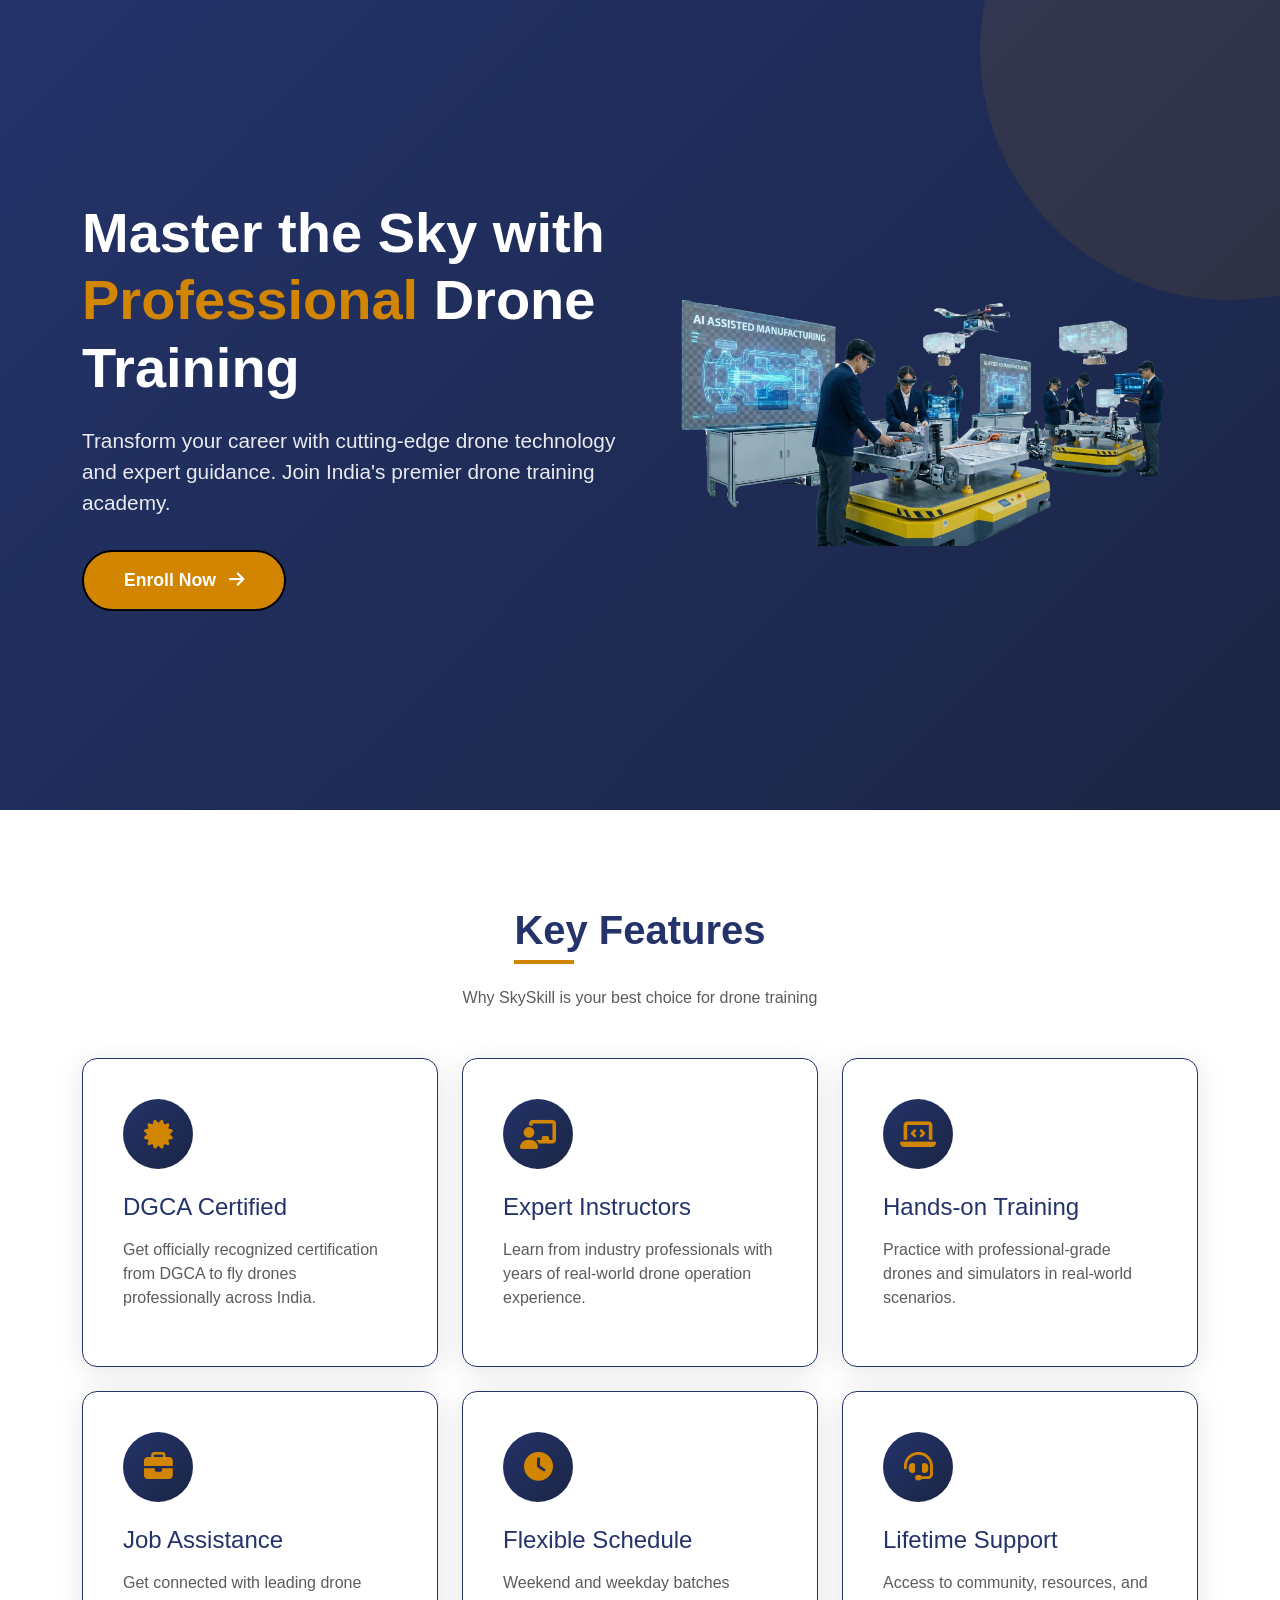
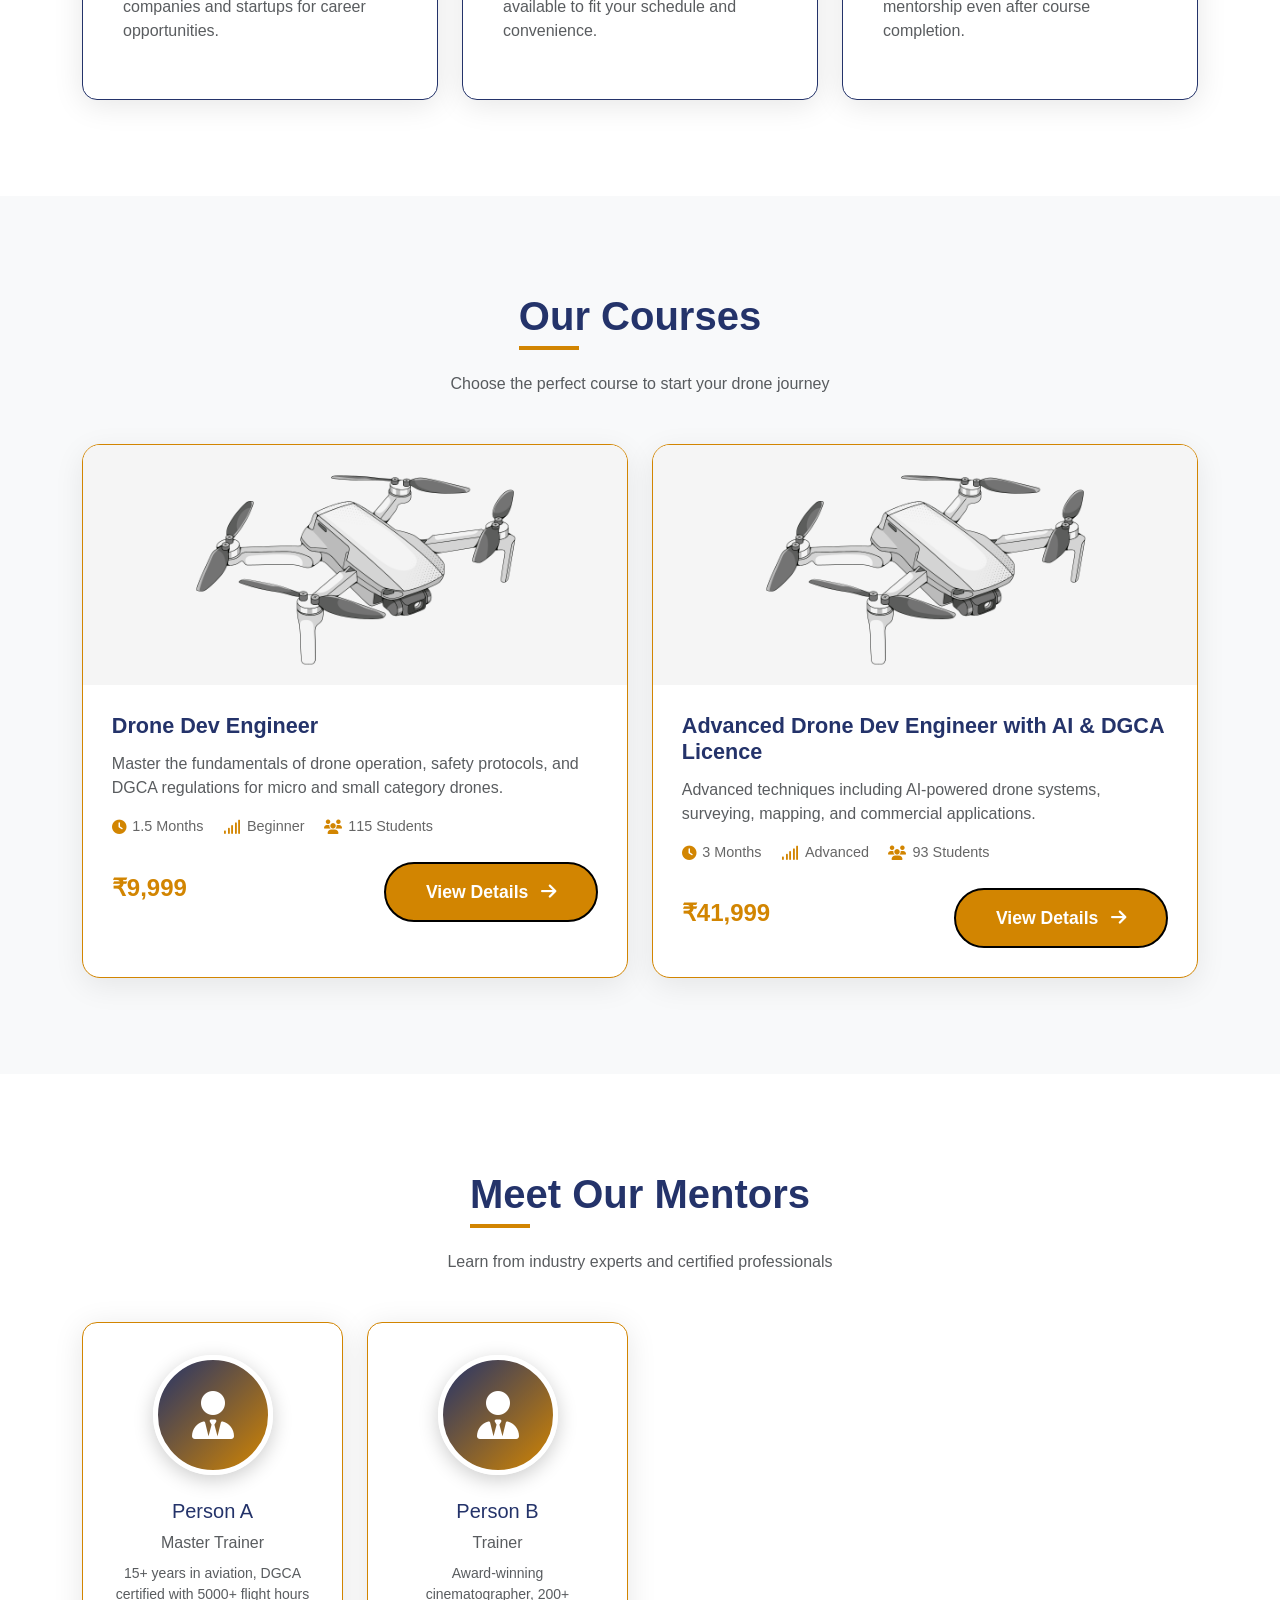
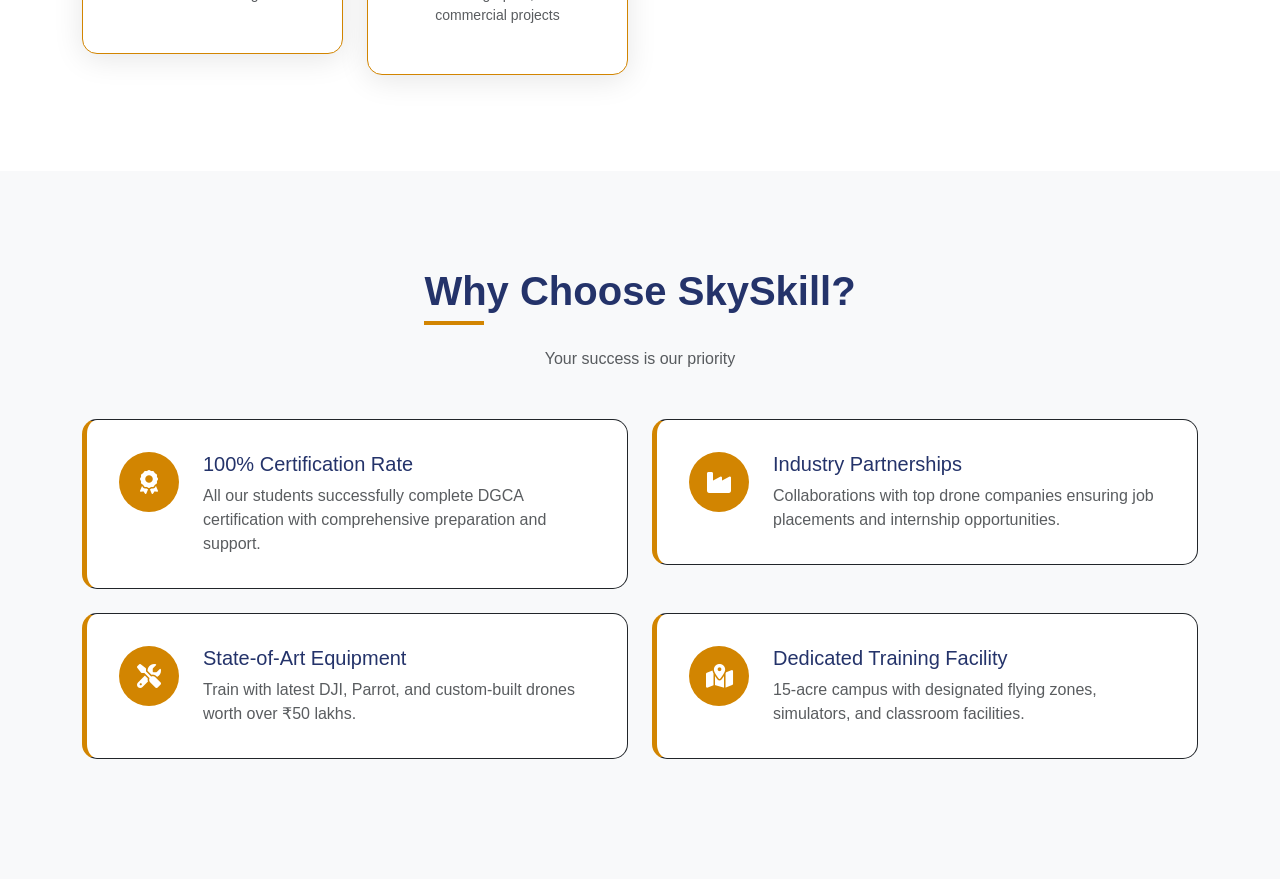
==== index.html @ 6ebb5978 "drone course page" ====
<!DOCTYPE html>
<html lang="en">
<head>
    <meta charset="UTF-8">
    <meta name="viewport" content="width=device-width, initial-scale=1.0">
    <title>SkySkill - Professional Drone Training</title>
    <link href="https://cdn.jsdelivr.net/npm/bootstrap@5.3.0/dist/css/bootstrap.min.css" rel="stylesheet">
    <link rel="stylesheet" href="https://cdnjs.cloudflare.com/ajax/libs/font-awesome/6.4.0/css/all.min.css">
    <style>
        :root {
            --primary: #24336a;
            --secondary: #d28501;
            --dark: #1a1a1a;
        }

        * {
            margin: 0;
            padding: 0;
            box-sizing: border-box;
        }

        body {
            font-family:  sans-serif;
            overflow-x: hidden;
            background: #fff;
        }

        .navbar {
            background: var(--primary) !important;
            padding: 1rem 0;
            box-shadow: 0 2px 20px rgba(0,0,0,0.1);
        }

        .navbar-brand {
            font-size: 1.8rem;
            font-weight: bold;
            color: var(--secondary) !important;
            text-transform: uppercase;
            letter-spacing: 2px;
        }

        .nav-link {
            color: #fff !important;
            margin: 0 1rem;
            font-weight: 500;
            transition: all 0.3s;
            position: relative;
        }

        .nav-link:hover {
            color: var(--secondary) !important;
        }

        .nav-link::after {
            content: '';
            position: absolute;
            bottom: -5px;
            left: 0;
            width: 0;
            height: 2px;
            background: var(--secondary);
            transition: width 0.3s;
        }

        .nav-link:hover::after {
            width: 100%;
        }

        .hero {
            background: linear-gradient(135deg, var(--primary) 0%, #1a2544 100%);
            min-height: 90vh;
            display: flex;
            align-items: center;
            position: relative;
            overflow: hidden;
        }

        .hero::before {
            content: '';
            position: absolute;
            width: 500px;
            height: 500px;
            background: var(--secondary);
            opacity: 0.1;
            border-radius: 50%;
            top: -200px;
            right: -200px;
            animation: float 6s ease-in-out infinite;
        }

        @keyframes float {
            0%, 100% { transform: translateY(0px); }
            50% { transform: translateY(30px); }
        }

        .hero-content {
            position: relative;
            z-index: 2;
        }

        .hero h1 {
            font-size: 3.5rem;
            font-weight: bold;
            color: #fff;
            margin-bottom: 1.5rem;
            animation: fadeInUp 1s;
        }

        @keyframes fadeInUp {
            from {
                opacity: 0;
                transform: translateY(30px);
            }
            to {
                opacity: 1;
                transform: translateY(0);
            }
        }

        .hero p {
            font-size: 1.3rem;
            color: rgba(255,255,255,0.9);
            margin-bottom: 2rem;
            animation: fadeInUp 1s 0.2s backwards;
        }

        .btn-primary-custom {
            background: var(--secondary);
            border: none;
            padding: 15px 40px;
            font-size: 1.1rem;
            font-weight: 600;
            border: 2px solid black;
            border-radius: 50px;
            color: #fff;
            transition: all 0.3s;
            animation: fadeInUp 1s 0.4s backwards;
        }

        .btn-primary-custom:hover {
            background: #c68a2a;
            transform: translateY(-3px);
            box-shadow: 0 10px 30px rgba(210, 133, 1, 0.4);
            color: white;
            border: 2px solid black;
        }

        .section-title {
            font-size: 2.5rem;
            font-weight: 900;
            color: var(--primary);
            margin-bottom: 1rem;
            position: relative;
            display: inline-block;
        }

        .section-title::after {
            content: '';
            position: absolute;
            bottom: -10px;
            left: 0;
            width: 60px;
            height: 4px;
            background: var(--secondary);
        }

        .feature-card {
            background: #fff;
            padding: 2.5rem;
            border: 1px solid var(--primary);
            border-radius: 15px;
            box-shadow: 0 5px 30px rgba(0,0,0,0.1);
            transition: all 0.3s;
            height: 100%;
            /* border: 2px solid transparent; */
        }

        .feature-card:hover {
            transform: translateY(-10px);
            box-shadow: 0 15px 40px rgba(0,0,0,0.15);
            border-color: var(--secondary);
        }

        .feature-icon {
            width: 70px;
            height: 70px;
            background: linear-gradient(135deg, var(--primary), #1a2544);
            border-radius: 50%;
            display: flex;
            align-items: center;
            justify-content: center;
            margin-bottom: 1.5rem;
            color: var(--secondary);
            font-size: 1.8rem;
            transition: all 0.3s;
        }

        .feature-card:hover .feature-icon {
            transform: rotate(360deg);
            background: var(--secondary);
            color: #fff;
        }

/* ---- Course Card ---- */
.course-card {
  background: #fff;
  border: 1px solid var(--secondary);
  border-radius: 18px;
  overflow: hidden;
  box-shadow: 0 8px 30px rgba(0,0,0,0.08);
  transition: 0.3s ease;
  height: 100%;
}

.course-card:hover {
  transform: translateY(-8px);
  box-shadow: 0 16px 40px rgba(0,0,0,0.12);
}

/* Image */
.course-img {
  height: 240px;
  background: #f5f5f5; /* neutral placeholder */
}

.course-img img {
  width: 100%;
  height: 100%;
  object-fit: contain;
  display: block;
}

/* Body */
.course-body {
  padding: 1.8rem;
}

.course-title {
  font-size: 1.35rem;
  font-weight: 800;
  color: var(--primary);
  margin-bottom: 0.8rem;
}

/* Meta */
.course-meta {
  display: flex;
  flex-wrap: wrap;
  gap: 1.2rem;
  margin-top: 1rem;
}

.meta-item {
  display: flex;
  align-items: center;
  gap: 0.4rem;
  font-size: 0.9rem;
  color: #666;
}

.meta-item i {
  color: var(--secondary);
}

/* Price */
.price {
  color: var(--secondary);
  font-weight: 700;
}

/* Mobile */
@media (max-width: 768px) {
  .course-img {
    height: 200px;
  }
}

        /* ---- mentor card ---- */
        .mentor-card {
            text-align: center;
            padding: 2rem;
            border: 1px solid var(--secondary);
            background: #fff;
            border-radius: 15px;
            box-shadow: 0 5px 30px rgba(0,0,0,0.1);
            transition: all 0.3s;
        }

        .mentor-card:hover {
            transform: translateY(-10px);
            box-shadow: 0 15px 40px rgba(0,0,0,0.15);
        }

        .mentor-img {
            width: 120px;
            height: 120px;
            background: linear-gradient(135deg, var(--primary), var(--secondary));
            border-radius: 50%;
            margin: 0 auto 1.5rem;
            display: flex;
            align-items: center;
            justify-content: center;
            font-size: 3rem;
            color: #fff;
            border: 5px solid #fff;
            box-shadow: 0 5px 20px rgba(0,0,0,0.2);
        }

        /* --- advantages --- */
        .advantage-item {
            display: flex;
            gap: 1.5rem;
            padding: 2rem;
            background: #fff;
            border: 1px solid ;
            border-radius: 15px;
            margin-bottom: 1.5rem;
            transition: all 0.3s;
            border-left: 5px solid var(--secondary);
        }

        .advantage-item:hover {
            background: #fff;
            box-shadow: 0 5px 30px rgba(0,0,0,0.1);
            transform: translateX(10px);
        }

        .advantage-icon {
            width: 60px;
            height: 60px;
            background: var(--secondary);
            border-radius: 50%;
            display: flex;
            align-items: center;
            justify-content: center;
            color: #fff;
            font-size: 1.5rem;
            flex-shrink: 0;
        }

        footer {
            background: var(--primary);
            color: #fff;
            padding: 3rem 0 1rem;
            margin-top: 5rem;
        }

        .course-content-item {
            background: #fff;
            padding: 1.5rem;
            margin-bottom: 1rem;
            border-radius: 10px;
            border-left: 4px solid var(--secondary);
            box-shadow: 0 2px 15px rgba(0,0,0,0.08);
            transition: all 0.3s;
        }

        .course-content-item:hover {
            transform: translateX(10px);
            box-shadow: 0 5px 20px rgba(0,0,0,0.12);
        }

        .certificate-section {
            background: linear-gradient(135deg, var(--primary), #1a2544);
            padding: 3rem;
            border-radius: 20px;
            color: #fff;
            text-align: center;
        }

        .certificate-img {
            max-width: 100%;
            height: 400px;
            background: #fff;
            border-radius: 15px;
            box-shadow: 0 10px 40px rgba(0,0,0,0.3);
            display: flex;
            align-items: center;
            justify-content: center;
            font-size: 3rem;
            color: var(--primary);
            margin: 2rem auto;
        }

        .stats-box {
            background: rgba(255,255,255,0.1);
            padding: 2rem;
            border-radius: 15px;
            text-align: center;
            backdrop-filter: blur(10px);
        }

        .stats-number {
            font-size: 3rem;
            font-weight: bold;
            color: var(--secondary);
        }

        .page-selector {
            position: fixed;
            bottom: 30px;
            right: 30px;
            z-index: 1000;
        }

        .page-btn {
            background: var(--secondary);
            color: #fff;
            border: none;
            padding: 12px 25px;
            border-radius: 50px;
            font-weight: 600;
            box-shadow: 0 5px 20px rgba(210, 133, 1, 0.4);
            cursor: pointer;
            transition: all 0.3s;
        }

        .page-btn:hover {
            background: var(--primary);
            transform: scale(1.05);
        }

        .hidden {
            display: none;
        }

        @media (max-width: 768px) {
            .hero h1 {
                font-size: 2rem;
            }
            .section-title {
                font-size: 1.8rem;
            }
        }

        
    </style>
</head>
<body>

    <!-- Main Page -->
    <div id="mainPage">
      
                <!-- Hero Section -->
        <section class="hero" id="home">
            <div class="container">
                <div class="row align-items-center g-4">
                
                <!-- Left Content -->
                <div class="col-lg-6 hero-content">
                    <h1>Master the Sky with <span style="color: var(--secondary);">Professional</span> Drone Training</h1>
                    <p>
                    Transform your career with cutting-edge drone technology and expert guidance.
                    Join India's premier drone training academy.
                    </p>
                    <button class="btn btn-primary-custom">
                    Enroll Now <i class="fas fa-arrow-right ms-2"></i>
                    </button>
                </div>

                <!-- Right Image -->
                <div class="col-lg-6 text-center">
                    <div class="hero-image-wrapper">
                    <!-- Replace src with your drone image URL -->
                    <img 
                        src="/droneimg.png"
                        alt="Drone Training"
                        class="hero-image"
                        width="500"
                    >
                    </div>
                </div>

                </div>
            </div>
        </section>

        <!-- Key Features -->
        <section class="py-5" id="features">
            <div class="container my-5">
                <div class="text-center mb-5">
                    <h2 class="section-title">Key Features</h2>
                    <p class="text-muted mt-3">Why SkySkill is your best choice for drone training</p>
                </div>
                <div class="row g-4">
                    <div class="col-md-4">
                        <div class="feature-card">
                            <div class="feature-icon">
                                <i class="fas fa-certificate"></i>
                            </div>
                            <h4 class="mb-3" style="color: var(--primary);">DGCA Certified</h4>
                            <p class="text-muted">Get officially recognized certification from DGCA to fly drones professionally across India.</p>
                        </div>  
                    </div>
                    <div class="col-md-4">
                        <div class="feature-card">
                            <div class="feature-icon">
                                <i class="fas fa-chalkboard-teacher"></i>
                            </div>
                            <h4 class="mb-3" style="color: var(--primary);">Expert Instructors</h4>
                            <p class="text-muted">Learn from industry professionals with years of real-world drone operation experience.</p>
                        </div>
                    </div>
                    <div class="col-md-4">
                        <div class="feature-card">
                            <div class="feature-icon">
                                <i class="fas fa-laptop-code"></i>
                            </div>
                            <h4 class="mb-3" style="color: var(--primary);">Hands-on Training</h4>
                            <p class="text-muted">Practice with professional-grade drones and simulators in real-world scenarios.</p>
                        </div>
                    </div>
                    <div class="col-md-4">
                        <div class="feature-card">
                            <div class="feature-icon">
                                <i class="fas fa-briefcase"></i>
                            </div>
                            <h4 class="mb-3" style="color: var(--primary);">Job Assistance</h4>
                            <p class="text-muted">Get connected with leading drone companies and startups for career opportunities.</p>
                        </div>
                    </div>
                    <div class="col-md-4">
                        <div class="feature-card">
                            <div class="feature-icon">
                                <i class="fas fa-clock"></i>
                            </div>
                            <h4 class="mb-3" style="color: var(--primary);">Flexible Schedule</h4>
                            <p class="text-muted">Weekend and weekday batches available to fit your schedule and convenience.</p>
                        </div>
                    </div>
                    <div class="col-md-4">
                        <div class="feature-card">
                            <div class="feature-icon">
                                <i class="fas fa-headset"></i>
                            </div>
                            <h4 class="mb-3" style="color: var(--primary);">Lifetime Support</h4>
                            <p class="text-muted">Access to community, resources, and mentorship even after course completion.</p>
                        </div>
                    </div>
                </div>
            </div>
        </section>

        <!-- Courses -->
        <section class="py-5 bg-light" id="courses">
        <div class="container my-5">

            <div class="text-center mb-5">
            <h2 class="section-title">Our Courses</h2>
            <p class="text-muted mt-3">
                Choose the perfect course to start your drone journey
            </p>
            </div>

            <div class="row g-4">

            <!-- Course 1 -->
            <div class="col-lg-6">
                <div class="course-card">
                
                <!-- Image -->
                <div class="course-img">
                    <img src="/dronecard.png" alt="Drone Dev Engineer Course">
                </div>

                <div class="course-body">
                    <h3 class="course-title">Drone Dev Engineer</h3>
                    <p class="text-muted">
                    Master the fundamentals of drone operation, safety protocols,
                    and DGCA regulations for micro and small category drones.
                    </p>

                    <div class="course-meta">
                    <div class="meta-item">
                        <i class="fas fa-clock"></i>
                        <span>1.5 Months</span>
                    </div>
                    <div class="meta-item">
                        <i class="fas fa-signal"></i>
                        <span>Beginner</span>
                    </div>
                    <div class="meta-item">
                        <i class="fas fa-users"></i>
                        <span>115 Students</span>
                    </div>
                    </div>

                    <div class="d-flex justify-content-between align-items-center mt-4">
                    <h4 class="price">₹9,999</h4>
                    <a class="btn btn-primary-custom" href="/drone-course.html">
                        View Details <i class="fas fa-arrow-right ms-2"></i>
                    </a>
                    </div>
                </div>

                </div>
            </div>

            <!-- Course 2 -->
            <div class="col-lg-6">
                <div class="course-card">

                <!-- Image -->
                <div class="course-img">
                    <img src="/dronecard.png" alt="Advanced Drone Course">
                </div>

                <div class="course-body">
                    <h3 class="course-title">
                    Advanced Drone Dev Engineer with AI & DGCA Licence
                    </h3>
                    <p class="text-muted">
                    Advanced techniques including AI-powered drone systems,
                    surveying, mapping, and commercial applications.
                    </p>

                    <div class="course-meta">
                    <div class="meta-item">
                        <i class="fas fa-clock"></i>
                        <span>3 Months</span>
                    </div>
                    <div class="meta-item">
                        <i class="fas fa-signal"></i>
                        <span>Advanced</span>
                    </div>
                    <div class="meta-item">
                        <i class="fas fa-users"></i>
                        <span>93 Students</span>
                    </div>
                    </div>

                    <div class="d-flex justify-content-between align-items-center mt-4">
                    <h4 class="price">₹41,999</h4>
                    <a class="btn btn-primary-custom" href="/dronecourse2.html">
                        View Details <i class="fas fa-arrow-right ms-2"></i>
                    </a>
                    </div>
                </div>

                </div>
            </div>

            </div>
        </div>
        </section>

        <!-- Mentors -->
        <section class="py-5" id="mentors">
            <div class="container my-5">
                <div class="text-center mb-5">
                    <h2 class="section-title">Meet Our Mentors</h2>
                    <p class="text-muted mt-3">Learn from industry experts and certified professionals</p>
                </div>
                <div class="row g-4">
                    <div class="col-md-3">
                        <div class="mentor-card">
                            <div class="mentor-img">
                                <i class="fas fa-user-tie"></i>
                            </div>
                            <h5 style="color: var(--primary);">Person A</h5>
                            <p class="text-muted mb-2">Master Trainer</p>
                            <p class="small text-muted">15+ years in aviation, DGCA certified with 5000+ flight hours</p>
                        </div>
                    </div>
                    <div class="col-md-3">
                        <div class="mentor-card">
                            <div class="mentor-img">
                                <i class="fas fa-user-tie"></i>
                            </div>
                            <h5 style="color: var(--primary);">Person B</h5>
                            <p class="text-muted mb-2">Trainer</p>
                            <p class="small text-muted">Award-winning cinematographer, 200+ commercial projects</p>
                        </div>
                    </div>
                    <!-- <div class="col-md-3">
                        <div class="mentor-card">
                            <div class="mentor-img">
                                <i class="fas fa-user-tie"></i>
                            </div>
                            <h5 style="color: var(--primary);">Amit Patel</h5>
                            <p class="text-muted mb-2">Technical Specialist</h5>
                            <p class="small text-muted">Drone tech engineer, ex-DRDO, 10+ years experience</p>
                        </div>
                    </div> -->
                    <!-- <div class="col-md-3">
                        <div class="mentor-card">
                            <div class="mentor-img">
                                <i class="fas fa-user-tie"></i>
                            </div>
                            <h5 style="color: var(--primary);">Sneha Reddy</h5>
                            <p class="text-muted mb-2">Survey & Mapping Lead</p>
                            <p class="small text-muted">GIS expert, completed 100+ mapping projects nationwide</p>
                        </div>
                    </div> -->
                </div>
            </div>
        </section>

        <!-- Advantages -->
        <section class="py-5 bg-light">
            <div class="container my-5">
                <div class="text-center mb-5">
                    <h2 class="section-title">Why Choose SkySkill?</h2>
                    <p class="text-muted mt-3">Your success is our priority</p>
                </div>
                <div class="row">
                    <div class="col-lg-6">
                        <div class="advantage-item">
                            <div class="advantage-icon">
                                <i class="fas fa-award"></i>
                            </div>
                            <div>
                                <h5 style="color: var(--primary);">100% Certification Rate</h5>
                                <p class="text-muted mb-0">All our students successfully complete DGCA certification with comprehensive preparation and support.</p>
                            </div>
                        </div>
                    </div>
                    <div class="col-lg-6">
                        <div class="advantage-item">
                            <div class="advantage-icon">
                                <i class="fas fa-industry"></i>
                            </div>
                            <div>
                                <h5 style="color: var(--primary);">Industry Partnerships</h5>
                                <p class="text-muted mb-0">Collaborations with top drone companies ensuring job placements and internship opportunities.</p>
                            </div>
                        </div>
                    </div>
                    <div class="col-lg-6">
                        <div class="advantage-item">
                            <div class="advantage-icon">
                                <i class="fas fa-tools"></i>
                            </div>
                            <div>
                                <h5 style="color: var(--primary);">State-of-Art Equipment</h5>
                                <p class="text-muted mb-0">Train with latest DJI, Parrot, and custom-built drones worth over ₹50 lakhs.</p>
                            </div>
                        </div>
                    </div>
                    <div class="col-lg-6">
                        <div class="advantage-item">
                            <div class="advantage-icon">
                                <i class="fas fa-map-marked-alt"></i>
                            </div>
                            <div>
                                <h5 style="color: var(--primary);">Dedicated Training Facility</h5>
                                <p class="text-muted mb-0">15-acre campus with designated flying zones, simulators, and classroom facilities.</p>
                            </div>
                        </div>
                    </div>
                </div>
            </div>
        </section>

    </div>

</body>
</html>
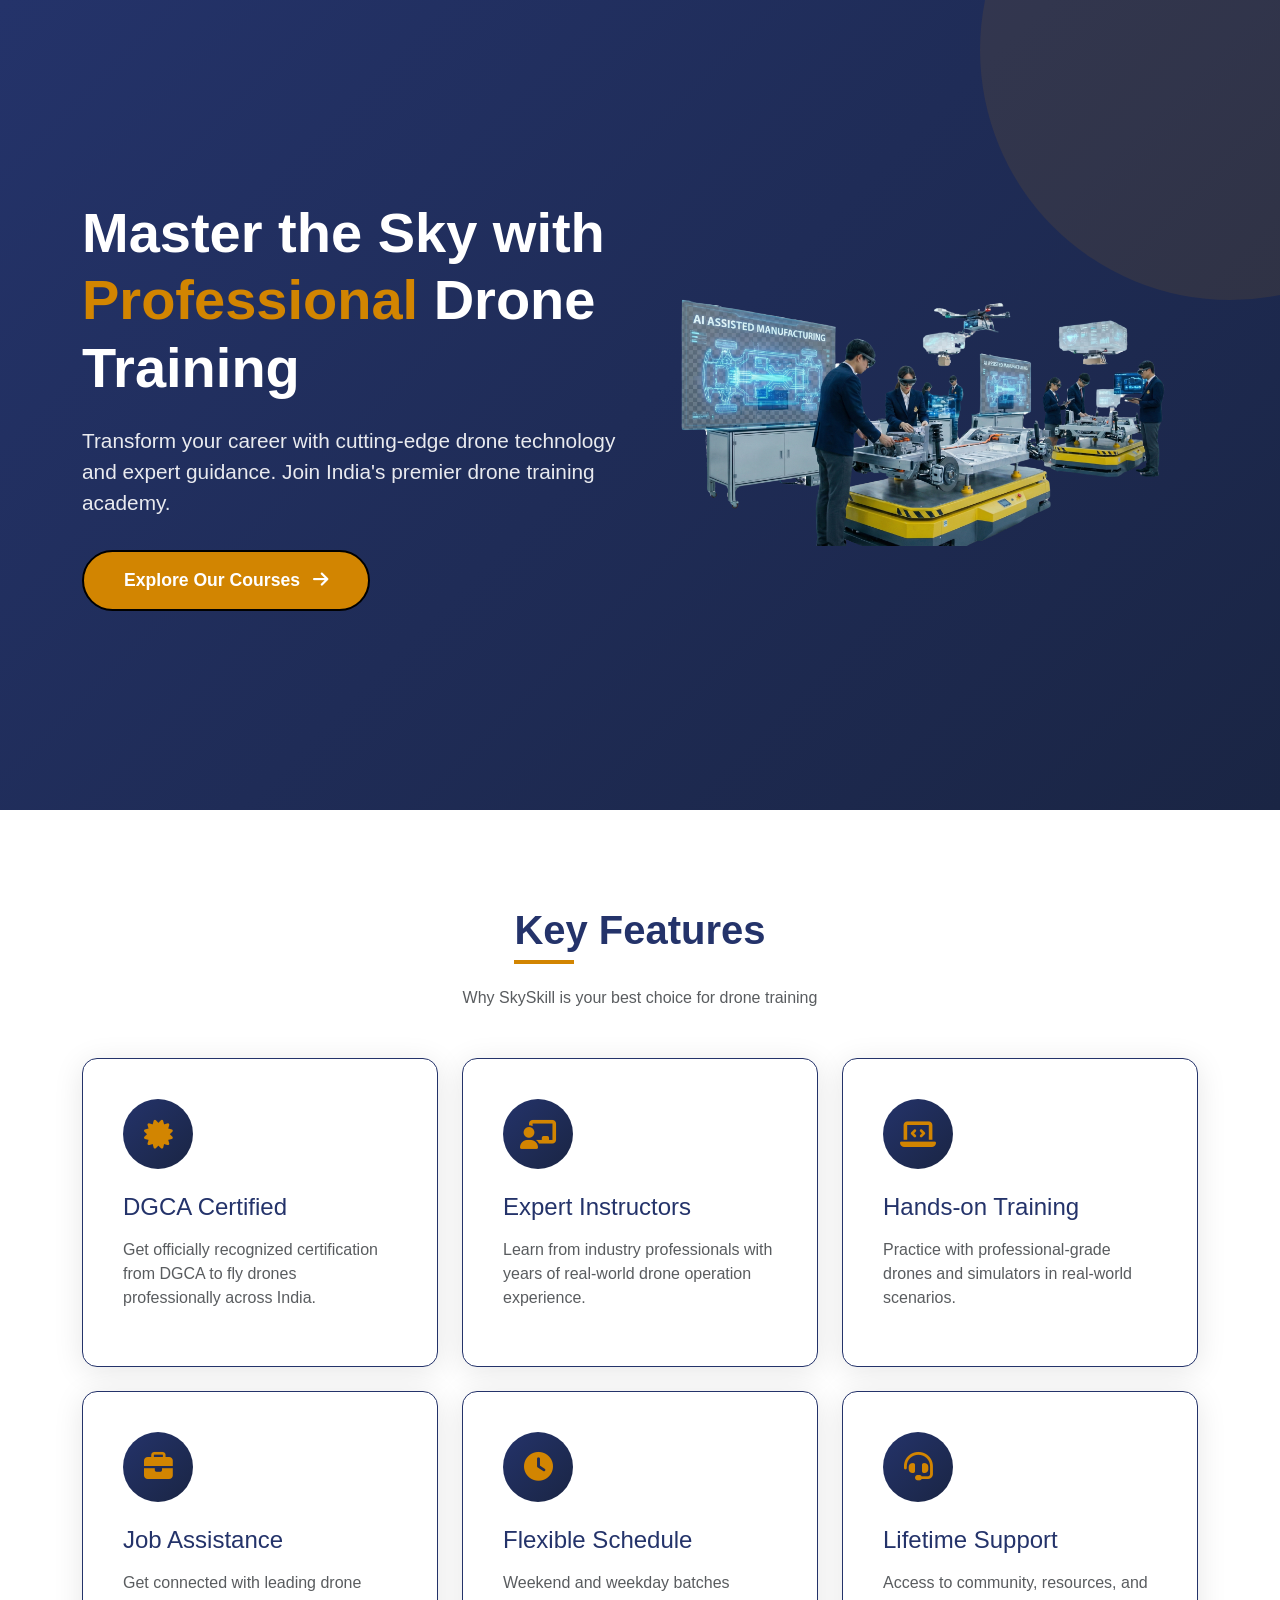
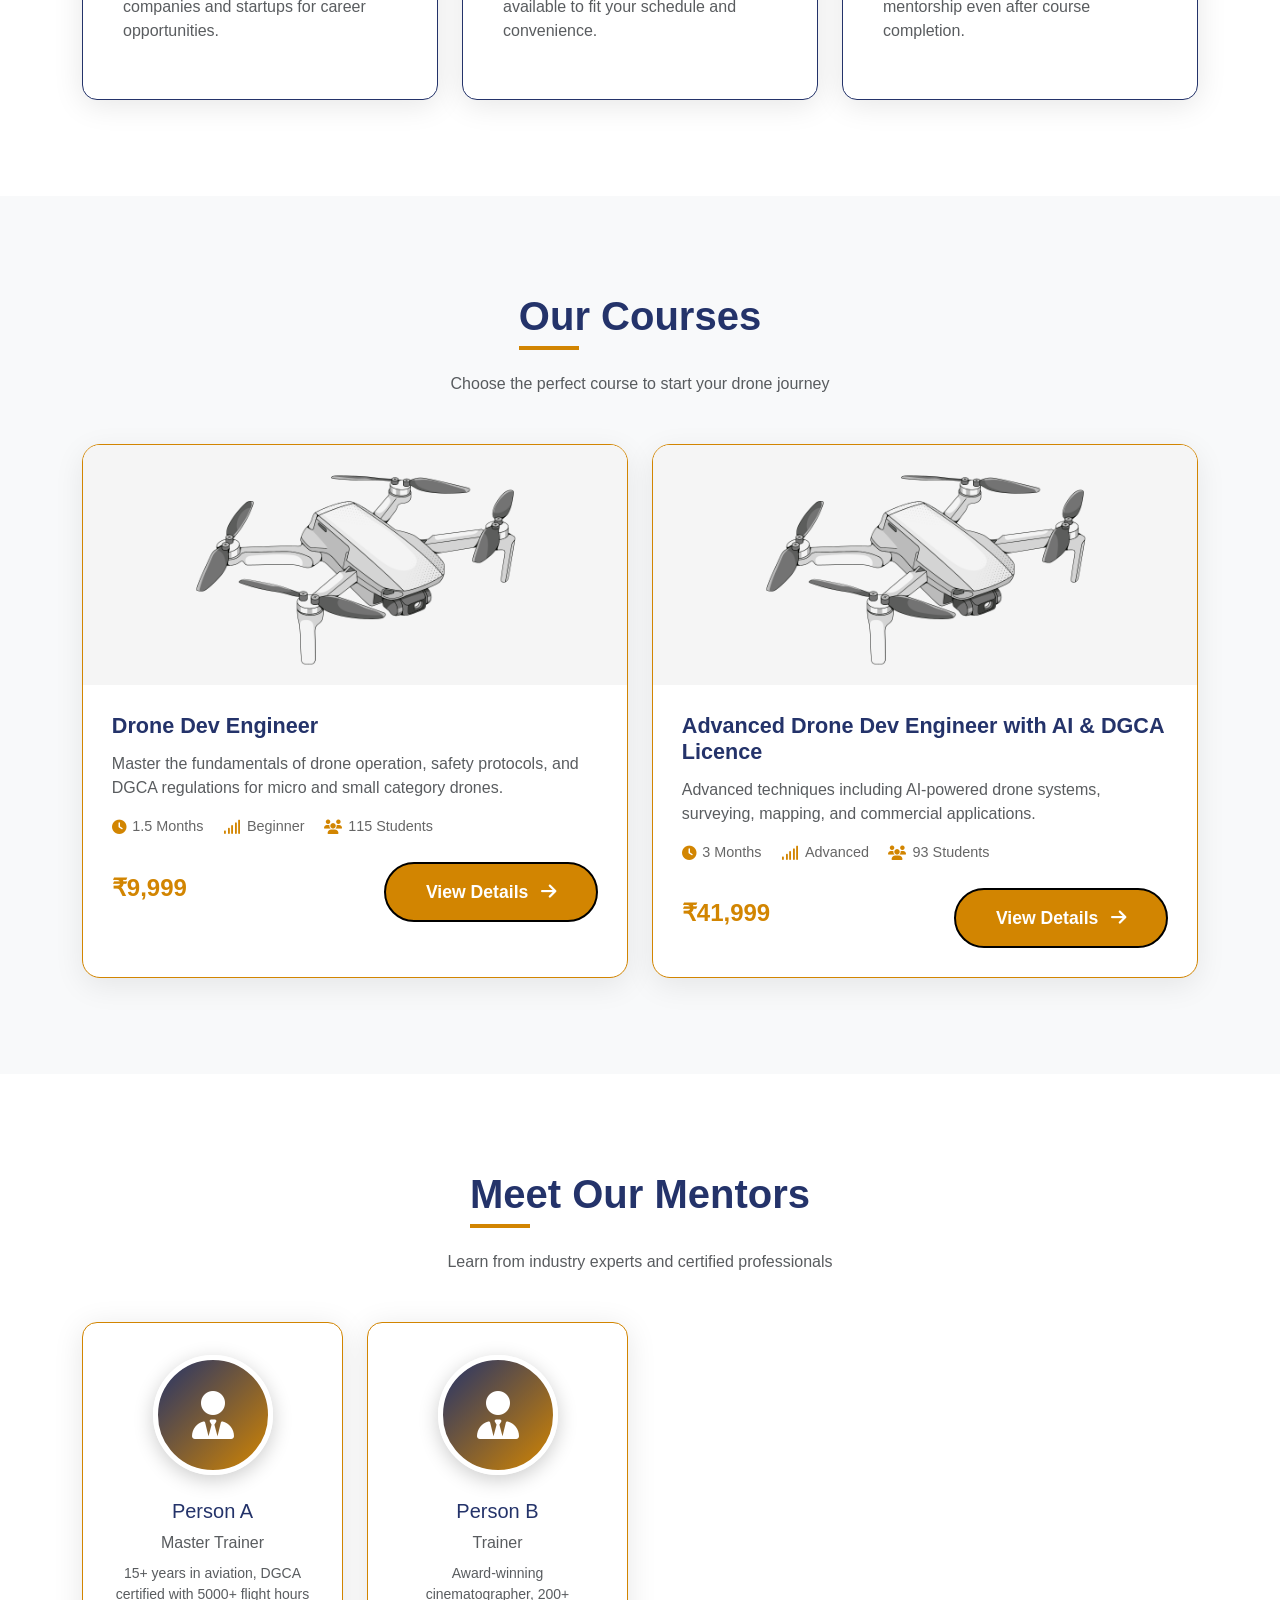
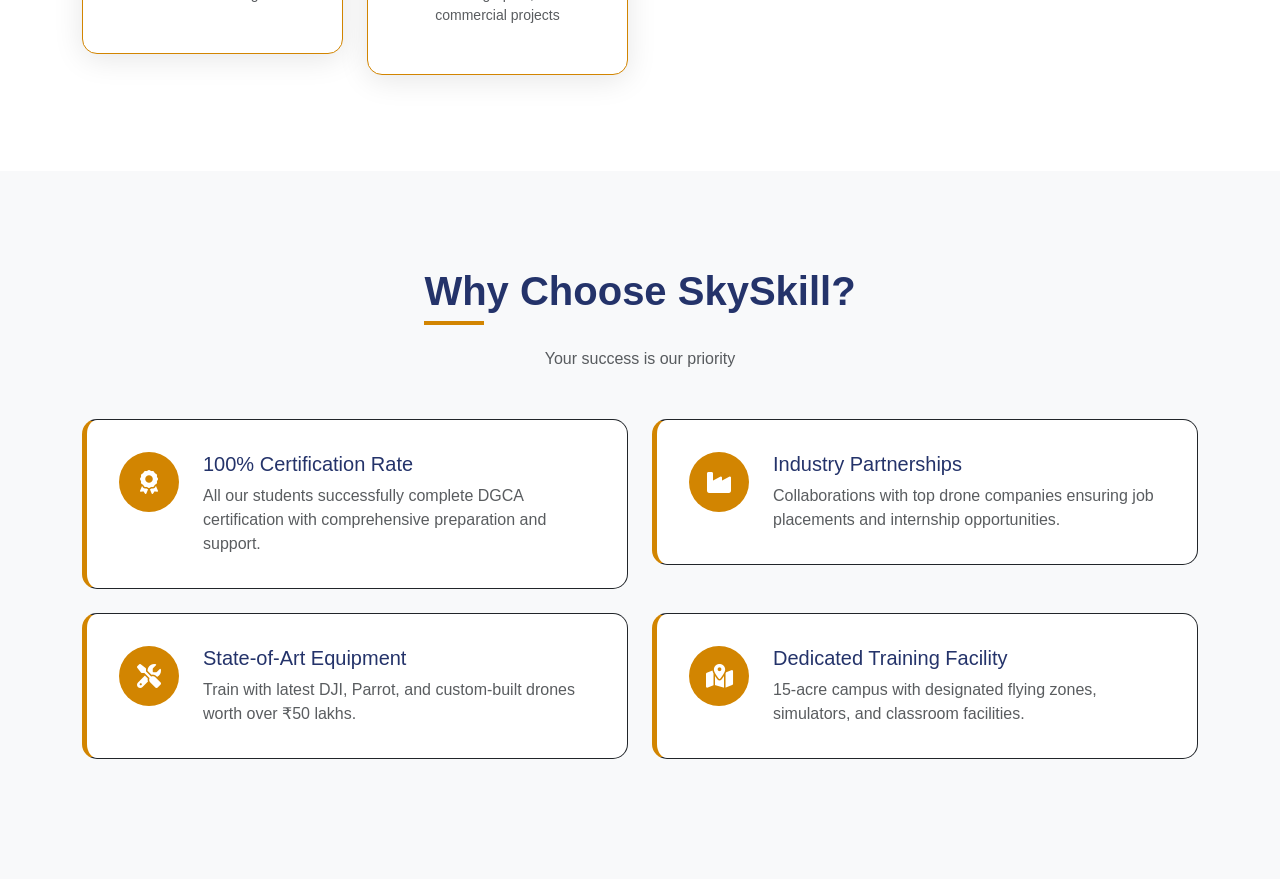
==== commit 5a2e1ace: "drone page modal added" ====
--- a/index.html
+++ b/index.html
@@ -1,678 +1,684 @@
 <!DOCTYPE html>
 <html lang="en">
-<head>
-    <meta charset="UTF-8">
-    <meta name="viewport" content="width=device-width, initial-scale=1.0">
+  <head>
+    <meta charset="UTF-8" />
+    <meta name="viewport" content="width=device-width, initial-scale=1.0" />
     <title>SkySkill - Professional Drone Training</title>
-    <link href="https://cdn.jsdelivr.net/npm/bootstrap@5.3.0/dist/css/bootstrap.min.css" rel="stylesheet">
-    <link rel="stylesheet" href="https://cdnjs.cloudflare.com/ajax/libs/font-awesome/6.4.0/css/all.min.css">
+    <link
+      href="https://cdn.jsdelivr.net/npm/bootstrap@5.3.0/dist/css/bootstrap.min.css"
+      rel="stylesheet"
+    />
+    <link
+      rel="stylesheet"
+      href="https://cdnjs.cloudflare.com/ajax/libs/font-awesome/6.4.0/css/all.min.css"
+    />
     <style>
-        :root {
-            --primary: #24336a;
-            --secondary: #d28501;
-            --dark: #1a1a1a;
+      :root {
+        --primary: #24336a;
+        --secondary: #d28501;
+        --dark: #1a1a1a;
+      }
+
+      * {
+        margin: 0;
+        padding: 0;
+        box-sizing: border-box;
+      }
+
+      body {
+        font-family: sans-serif;
+        overflow-x: hidden;
+        background: #fff;
+      }
+
+      .hero {
+        background: linear-gradient(135deg, var(--primary) 0%, #1a2544 100%);
+        min-height: 90vh;
+        display: flex;
+        align-items: center;
+        position: relative;
+        overflow: hidden;
+      }
+
+      .hero::before {
+        content: "";
+        position: absolute;
+        width: 500px;
+        height: 500px;
+        background: var(--secondary);
+        opacity: 0.1;
+        border-radius: 50%;
+        top: -200px;
+        right: -200px;
+        animation: float 6s ease-in-out infinite;
+      }
+
+      @keyframes float {
+        0%,
+        100% {
+          transform: translateY(0px);
         }
-
-        * {
-            margin: 0;
-            padding: 0;
-            box-sizing: border-box;
+        50% {
+          transform: translateY(30px);
         }
-
-        body {
-            font-family:  sans-serif;
-            overflow-x: hidden;
-            background: #fff;
+      }
+
+      .hero-content {
+        position: relative;
+        z-index: 2;
+      }
+
+      .hero h1 {
+        font-size: 3.5rem;
+        font-weight: bold;
+        color: #fff;
+        margin-bottom: 1.5rem;
+        animation: fadeInUp 1s;
+      }
+
+      @keyframes fadeInUp {
+        from {
+          opacity: 0;
+          transform: translateY(30px);
         }
-
-        .navbar {
-            background: var(--primary) !important;
-            padding: 1rem 0;
-            box-shadow: 0 2px 20px rgba(0,0,0,0.1);
+        to {
+          opacity: 1;
+          transform: translateY(0);
         }
-
-        .navbar-brand {
-            font-size: 1.8rem;
-            font-weight: bold;
-            color: var(--secondary) !important;
-            text-transform: uppercase;
-            letter-spacing: 2px;
+      }
+
+      .hero p {
+        font-size: 1.3rem;
+        color: rgba(255, 255, 255, 0.9);
+        margin-bottom: 2rem;
+        animation: fadeInUp 1s 0.2s backwards;
+      }
+
+      .btn-primary-custom {
+        background: var(--secondary);
+        border: none;
+        padding: 15px 40px;
+        font-size: 1.1rem;
+        font-weight: 600;
+        border: 2px solid black;
+        border-radius: 50px;
+        color: #fff;
+        transition: all 0.3s;
+        animation: fadeInUp 1s 0.4s backwards;
+      }
+
+      .btn-primary-custom:hover {
+        background: #c68a2a;
+        transform: translateY(-3px);
+        box-shadow: 0 10px 30px rgba(210, 133, 1, 0.4);
+        color: white;
+        border: 2px solid black;
+      }
+
+      .section-title {
+        font-size: 2.5rem;
+        font-weight: 900;
+        color: var(--primary);
+        margin-bottom: 1rem;
+        position: relative;
+        display: inline-block;
+      }
+
+      .section-title::after {
+        content: "";
+        position: absolute;
+        bottom: -10px;
+        left: 0;
+        width: 60px;
+        height: 4px;
+        background: var(--secondary);
+      }
+
+      .feature-card {
+        background: #fff;
+        padding: 2.5rem;
+        border: 1px solid var(--primary);
+        border-radius: 15px;
+        box-shadow: 0 5px 30px rgba(0, 0, 0, 0.1);
+        transition: all 0.3s;
+        height: 100%;
+        /* border: 2px solid transparent; */
+      }
+
+      .feature-card:hover {
+        transform: translateY(-10px);
+        box-shadow: 0 15px 40px rgba(0, 0, 0, 0.15);
+        border-color: var(--secondary);
+      }
+
+      .feature-icon {
+        width: 70px;
+        height: 70px;
+        background: linear-gradient(135deg, var(--primary), #1a2544);
+        border-radius: 50%;
+        display: flex;
+        align-items: center;
+        justify-content: center;
+        margin-bottom: 1.5rem;
+        color: var(--secondary);
+        font-size: 1.8rem;
+        transition: all 0.3s;
+      }
+
+      .feature-card:hover .feature-icon {
+        transform: rotate(360deg);
+        background: var(--secondary);
+        color: #fff;
+      }
+
+      /* ---- Course Card ---- */
+      .course-card {
+        background: #fff;
+        border: 1px solid var(--secondary);
+        border-radius: 18px;
+        overflow: hidden;
+        box-shadow: 0 8px 30px rgba(0, 0, 0, 0.08);
+        transition: 0.3s ease;
+        height: 100%;
+      }
+
+      .course-card:hover {
+        transform: translateY(-8px);
+        box-shadow: 0 16px 40px rgba(0, 0, 0, 0.12);
+      }
+
+      /* Image */
+      .course-img {
+        height: 240px;
+        background: #f5f5f5; /* neutral placeholder */
+      }
+
+      .course-img img {
+        width: 100%;
+        height: 100%;
+        object-fit: contain;
+        display: block;
+      }
+
+      /* Body */
+      .course-body {
+        padding: 1.8rem;
+      }
+
+      .course-title {
+        font-size: 1.35rem;
+        font-weight: 800;
+        color: var(--primary);
+        margin-bottom: 0.8rem;
+      }
+
+      /* Meta */
+      .course-meta {
+        display: flex;
+        flex-wrap: wrap;
+        gap: 1.2rem;
+        margin-top: 1rem;
+      }
+
+      .meta-item {
+        display: flex;
+        align-items: center;
+        gap: 0.4rem;
+        font-size: 0.9rem;
+        color: #666;
+      }
+
+      .meta-item i {
+        color: var(--secondary);
+      }
+
+      /* Price */
+      .price {
+        color: var(--secondary);
+        font-weight: 700;
+      }
+
+      /* Mobile */
+      @media (max-width: 768px) {
+        .course-img {
+          height: 200px;
         }
-
-        .nav-link {
-            color: #fff !important;
-            margin: 0 1rem;
-            font-weight: 500;
-            transition: all 0.3s;
-            position: relative;
+      }
+
+      /* ---- mentor card ---- */
+      .mentor-card {
+        text-align: center;
+        padding: 2rem;
+        border: 1px solid var(--secondary);
+        background: #fff;
+        border-radius: 15px;
+        box-shadow: 0 5px 30px rgba(0, 0, 0, 0.1);
+        transition: all 0.3s;
+      }
+
+      .mentor-card:hover {
+        transform: translateY(-10px);
+        box-shadow: 0 15px 40px rgba(0, 0, 0, 0.15);
+      }
+
+      .mentor-img {
+        width: 120px;
+        height: 120px;
+        background: linear-gradient(135deg, var(--primary), var(--secondary));
+        border-radius: 50%;
+        margin: 0 auto 1.5rem;
+        display: flex;
+        align-items: center;
+        justify-content: center;
+        font-size: 3rem;
+        color: #fff;
+        border: 5px solid #fff;
+        box-shadow: 0 5px 20px rgba(0, 0, 0, 0.2);
+      }
+
+      /* --- advantages --- */
+      .advantage-item {
+        display: flex;
+        gap: 1.5rem;
+        padding: 2rem;
+        background: #fff;
+        border: 1px solid;
+        border-radius: 15px;
+        margin-bottom: 1.5rem;
+        transition: all 0.3s;
+        border-left: 5px solid var(--secondary);
+      }
+
+      .advantage-item:hover {
+        background: #fff;
+        box-shadow: 0 5px 30px rgba(0, 0, 0, 0.1);
+        transform: translateX(10px);
+      }
+
+      .advantage-icon {
+        width: 60px;
+        height: 60px;
+        background: var(--secondary);
+        border-radius: 50%;
+        display: flex;
+        align-items: center;
+        justify-content: center;
+        color: #fff;
+        font-size: 1.5rem;
+        flex-shrink: 0;
+      }
+
+      footer {
+        background: var(--primary);
+        color: #fff;
+        padding: 3rem 0 1rem;
+        margin-top: 5rem;
+      }
+
+      .course-content-item {
+        background: #fff;
+        padding: 1.5rem;
+        margin-bottom: 1rem;
+        border-radius: 10px;
+        border-left: 4px solid var(--secondary);
+        box-shadow: 0 2px 15px rgba(0, 0, 0, 0.08);
+        transition: all 0.3s;
+      }
+
+      .course-content-item:hover {
+        transform: translateX(10px);
+        box-shadow: 0 5px 20px rgba(0, 0, 0, 0.12);
+      }
+
+      .certificate-section {
+        background: linear-gradient(135deg, var(--primary), #1a2544);
+        padding: 3rem;
+        border-radius: 20px;
+        color: #fff;
+        text-align: center;
+      }
+
+      .certificate-img {
+        max-width: 100%;
+        height: 400px;
+        background: #fff;
+        border-radius: 15px;
+        box-shadow: 0 10px 40px rgba(0, 0, 0, 0.3);
+        display: flex;
+        align-items: center;
+        justify-content: center;
+        font-size: 3rem;
+        color: var(--primary);
+        margin: 2rem auto;
+      }
+
+      .stats-box {
+        background: rgba(255, 255, 255, 0.1);
+        padding: 2rem;
+        border-radius: 15px;
+        text-align: center;
+        backdrop-filter: blur(10px);
+      }
+
+      .stats-number {
+        font-size: 3rem;
+        font-weight: bold;
+        color: var(--secondary);
+      }
+
+      .page-selector {
+        position: fixed;
+        bottom: 30px;
+        right: 30px;
+        z-index: 1000;
+      }
+
+      .page-btn {
+        background: var(--secondary);
+        color: #fff;
+        border: none;
+        padding: 12px 25px;
+        border-radius: 50px;
+        font-weight: 600;
+        box-shadow: 0 5px 20px rgba(210, 133, 1, 0.4);
+        cursor: pointer;
+        transition: all 0.3s;
+      }
+
+      .page-btn:hover {
+        background: var(--primary);
+        transform: scale(1.05);
+      }
+
+      .hidden {
+        display: none;
+      }
+
+      @media (max-width: 768px) {
+        .hero h1 {
+          font-size: 2rem;
         }
-
-        .nav-link:hover {
-            color: var(--secondary) !important;
+        .section-title {
+          font-size: 1.8rem;
         }
-
-        .nav-link::after {
-            content: '';
-            position: absolute;
-            bottom: -5px;
-            left: 0;
-            width: 0;
-            height: 2px;
-            background: var(--secondary);
-            transition: width 0.3s;
-        }
-
-        .nav-link:hover::after {
-            width: 100%;
-        }
-
-        .hero {
-            background: linear-gradient(135deg, var(--primary) 0%, #1a2544 100%);
-            min-height: 90vh;
-            display: flex;
-            align-items: center;
-            position: relative;
-            overflow: hidden;
-        }
-
-        .hero::before {
-            content: '';
-            position: absolute;
-            width: 500px;
-            height: 500px;
-            background: var(--secondary);
-            opacity: 0.1;
-            border-radius: 50%;
-            top: -200px;
-            right: -200px;
-            animation: float 6s ease-in-out infinite;
-        }
-
-        @keyframes float {
-            0%, 100% { transform: translateY(0px); }
-            50% { transform: translateY(30px); }
-        }
-
-        .hero-content {
-            position: relative;
-            z-index: 2;
-        }
-
-        .hero h1 {
-            font-size: 3.5rem;
-            font-weight: bold;
-            color: #fff;
-            margin-bottom: 1.5rem;
-            animation: fadeInUp 1s;
-        }
-
-        @keyframes fadeInUp {
-            from {
-                opacity: 0;
-                transform: translateY(30px);
-            }
-            to {
-                opacity: 1;
-                transform: translateY(0);
-            }
-        }
-
-        .hero p {
-            font-size: 1.3rem;
-            color: rgba(255,255,255,0.9);
-            margin-bottom: 2rem;
-            animation: fadeInUp 1s 0.2s backwards;
-        }
-
-        .btn-primary-custom {
-            background: var(--secondary);
-            border: none;
-            padding: 15px 40px;
-            font-size: 1.1rem;
-            font-weight: 600;
-            border: 2px solid black;
-            border-radius: 50px;
-            color: #fff;
-            transition: all 0.3s;
-            animation: fadeInUp 1s 0.4s backwards;
-        }
-
-        .btn-primary-custom:hover {
-            background: #c68a2a;
-            transform: translateY(-3px);
-            box-shadow: 0 10px 30px rgba(210, 133, 1, 0.4);
-            color: white;
-            border: 2px solid black;
-        }
-
-        .section-title {
-            font-size: 2.5rem;
-            font-weight: 900;
-            color: var(--primary);
-            margin-bottom: 1rem;
-            position: relative;
-            display: inline-block;
-        }
-
-        .section-title::after {
-            content: '';
-            position: absolute;
-            bottom: -10px;
-            left: 0;
-            width: 60px;
-            height: 4px;
-            background: var(--secondary);
-        }
-
-        .feature-card {
-            background: #fff;
-            padding: 2.5rem;
-            border: 1px solid var(--primary);
-            border-radius: 15px;
-            box-shadow: 0 5px 30px rgba(0,0,0,0.1);
-            transition: all 0.3s;
-            height: 100%;
-            /* border: 2px solid transparent; */
-        }
-
-        .feature-card:hover {
-            transform: translateY(-10px);
-            box-shadow: 0 15px 40px rgba(0,0,0,0.15);
-            border-color: var(--secondary);
-        }
-
-        .feature-icon {
-            width: 70px;
-            height: 70px;
-            background: linear-gradient(135deg, var(--primary), #1a2544);
-            border-radius: 50%;
-            display: flex;
-            align-items: center;
-            justify-content: center;
-            margin-bottom: 1.5rem;
-            color: var(--secondary);
-            font-size: 1.8rem;
-            transition: all 0.3s;
-        }
-
-        .feature-card:hover .feature-icon {
-            transform: rotate(360deg);
-            background: var(--secondary);
-            color: #fff;
-        }
-
-/* ---- Course Card ---- */
-.course-card {
-  background: #fff;
-  border: 1px solid var(--secondary);
-  border-radius: 18px;
-  overflow: hidden;
-  box-shadow: 0 8px 30px rgba(0,0,0,0.08);
-  transition: 0.3s ease;
-  height: 100%;
-}
-
-.course-card:hover {
-  transform: translateY(-8px);
-  box-shadow: 0 16px 40px rgba(0,0,0,0.12);
-}
-
-/* Image */
-.course-img {
-  height: 240px;
-  background: #f5f5f5; /* neutral placeholder */
-}
-
-.course-img img {
-  width: 100%;
-  height: 100%;
-  object-fit: contain;
-  display: block;
-}
-
-/* Body */
-.course-body {
-  padding: 1.8rem;
-}
-
-.course-title {
-  font-size: 1.35rem;
-  font-weight: 800;
-  color: var(--primary);
-  margin-bottom: 0.8rem;
-}
-
-/* Meta */
-.course-meta {
-  display: flex;
-  flex-wrap: wrap;
-  gap: 1.2rem;
-  margin-top: 1rem;
-}
-
-.meta-item {
-  display: flex;
-  align-items: center;
-  gap: 0.4rem;
-  font-size: 0.9rem;
-  color: #666;
-}
-
-.meta-item i {
-  color: var(--secondary);
-}
-
-/* Price */
-.price {
-  color: var(--secondary);
-  font-weight: 700;
-}
-
-/* Mobile */
-@media (max-width: 768px) {
-  .course-img {
-    height: 200px;
-  }
-}
-
-        /* ---- mentor card ---- */
-        .mentor-card {
-            text-align: center;
-            padding: 2rem;
-            border: 1px solid var(--secondary);
-            background: #fff;
-            border-radius: 15px;
-            box-shadow: 0 5px 30px rgba(0,0,0,0.1);
-            transition: all 0.3s;
-        }
-
-        .mentor-card:hover {
-            transform: translateY(-10px);
-            box-shadow: 0 15px 40px rgba(0,0,0,0.15);
-        }
-
-        .mentor-img {
-            width: 120px;
-            height: 120px;
-            background: linear-gradient(135deg, var(--primary), var(--secondary));
-            border-radius: 50%;
-            margin: 0 auto 1.5rem;
-            display: flex;
-            align-items: center;
-            justify-content: center;
-            font-size: 3rem;
-            color: #fff;
-            border: 5px solid #fff;
-            box-shadow: 0 5px 20px rgba(0,0,0,0.2);
-        }
-
-        /* --- advantages --- */
-        .advantage-item {
-            display: flex;
-            gap: 1.5rem;
-            padding: 2rem;
-            background: #fff;
-            border: 1px solid ;
-            border-radius: 15px;
-            margin-bottom: 1.5rem;
-            transition: all 0.3s;
-            border-left: 5px solid var(--secondary);
-        }
-
-        .advantage-item:hover {
-            background: #fff;
-            box-shadow: 0 5px 30px rgba(0,0,0,0.1);
-            transform: translateX(10px);
-        }
-
-        .advantage-icon {
-            width: 60px;
-            height: 60px;
-            background: var(--secondary);
-            border-radius: 50%;
-            display: flex;
-            align-items: center;
-            justify-content: center;
-            color: #fff;
-            font-size: 1.5rem;
-            flex-shrink: 0;
-        }
-
-        footer {
-            background: var(--primary);
-            color: #fff;
-            padding: 3rem 0 1rem;
-            margin-top: 5rem;
-        }
-
-        .course-content-item {
-            background: #fff;
-            padding: 1.5rem;
-            margin-bottom: 1rem;
-            border-radius: 10px;
-            border-left: 4px solid var(--secondary);
-            box-shadow: 0 2px 15px rgba(0,0,0,0.08);
-            transition: all 0.3s;
-        }
-
-        .course-content-item:hover {
-            transform: translateX(10px);
-            box-shadow: 0 5px 20px rgba(0,0,0,0.12);
-        }
-
-        .certificate-section {
-            background: linear-gradient(135deg, var(--primary), #1a2544);
-            padding: 3rem;
-            border-radius: 20px;
-            color: #fff;
-            text-align: center;
-        }
-
-        .certificate-img {
-            max-width: 100%;
-            height: 400px;
-            background: #fff;
-            border-radius: 15px;
-            box-shadow: 0 10px 40px rgba(0,0,0,0.3);
-            display: flex;
-            align-items: center;
-            justify-content: center;
-            font-size: 3rem;
-            color: var(--primary);
-            margin: 2rem auto;
-        }
-
-        .stats-box {
-            background: rgba(255,255,255,0.1);
-            padding: 2rem;
-            border-radius: 15px;
-            text-align: center;
-            backdrop-filter: blur(10px);
-        }
-
-        .stats-number {
-            font-size: 3rem;
-            font-weight: bold;
-            color: var(--secondary);
-        }
-
-        .page-selector {
-            position: fixed;
-            bottom: 30px;
-            right: 30px;
-            z-index: 1000;
-        }
-
-        .page-btn {
-            background: var(--secondary);
-            color: #fff;
-            border: none;
-            padding: 12px 25px;
-            border-radius: 50px;
-            font-weight: 600;
-            box-shadow: 0 5px 20px rgba(210, 133, 1, 0.4);
-            cursor: pointer;
-            transition: all 0.3s;
-        }
-
-        .page-btn:hover {
-            background: var(--primary);
-            transform: scale(1.05);
-        }
-
-        .hidden {
-            display: none;
-        }
-
-        @media (max-width: 768px) {
-            .hero h1 {
-                font-size: 2rem;
-            }
-            .section-title {
-                font-size: 1.8rem;
-            }
-        }
-
-        
+      }
     </style>
-</head>
-<body>
-
+  </head>
+
+  
+  <body>
     <!-- Main Page -->
     <div id="mainPage">
-      
-                <!-- Hero Section -->
-        <section class="hero" id="home">
-            <div class="container">
-                <div class="row align-items-center g-4">
-                
-                <!-- Left Content -->
-                <div class="col-lg-6 hero-content">
-                    <h1>Master the Sky with <span style="color: var(--secondary);">Professional</span> Drone Training</h1>
-                    <p>
-                    Transform your career with cutting-edge drone technology and expert guidance.
-                    Join India's premier drone training academy.
-                    </p>
-                    <button class="btn btn-primary-custom">
-                    Enroll Now <i class="fas fa-arrow-right ms-2"></i>
-                    </button>
-                </div>
-
-                <!-- Right Image -->
-                <div class="col-lg-6 text-center">
-                    <div class="hero-image-wrapper">
-                    <!-- Replace src with your drone image URL -->
-                    <img 
-                        src="/droneimg.png"
-                        alt="Drone Training"
-                        class="hero-image"
-                        width="500"
-                    >
-                    </div>
-                </div>
-
-                </div>
-            </div>
-        </section>
-
-        <!-- Key Features -->
-        <section class="py-5" id="features">
-            <div class="container my-5">
-                <div class="text-center mb-5">
-                    <h2 class="section-title">Key Features</h2>
-                    <p class="text-muted mt-3">Why SkySkill is your best choice for drone training</p>
-                </div>
-                <div class="row g-4">
-                    <div class="col-md-4">
-                        <div class="feature-card">
-                            <div class="feature-icon">
-                                <i class="fas fa-certificate"></i>
-                            </div>
-                            <h4 class="mb-3" style="color: var(--primary);">DGCA Certified</h4>
-                            <p class="text-muted">Get officially recognized certification from DGCA to fly drones professionally across India.</p>
-                        </div>  
-                    </div>
-                    <div class="col-md-4">
-                        <div class="feature-card">
-                            <div class="feature-icon">
-                                <i class="fas fa-chalkboard-teacher"></i>
-                            </div>
-                            <h4 class="mb-3" style="color: var(--primary);">Expert Instructors</h4>
-                            <p class="text-muted">Learn from industry professionals with years of real-world drone operation experience.</p>
-                        </div>
-                    </div>
-                    <div class="col-md-4">
-                        <div class="feature-card">
-                            <div class="feature-icon">
-                                <i class="fas fa-laptop-code"></i>
-                            </div>
-                            <h4 class="mb-3" style="color: var(--primary);">Hands-on Training</h4>
-                            <p class="text-muted">Practice with professional-grade drones and simulators in real-world scenarios.</p>
-                        </div>
-                    </div>
-                    <div class="col-md-4">
-                        <div class="feature-card">
-                            <div class="feature-icon">
-                                <i class="fas fa-briefcase"></i>
-                            </div>
-                            <h4 class="mb-3" style="color: var(--primary);">Job Assistance</h4>
-                            <p class="text-muted">Get connected with leading drone companies and startups for career opportunities.</p>
-                        </div>
-                    </div>
-                    <div class="col-md-4">
-                        <div class="feature-card">
-                            <div class="feature-icon">
-                                <i class="fas fa-clock"></i>
-                            </div>
-                            <h4 class="mb-3" style="color: var(--primary);">Flexible Schedule</h4>
-                            <p class="text-muted">Weekend and weekday batches available to fit your schedule and convenience.</p>
-                        </div>
-                    </div>
-                    <div class="col-md-4">
-                        <div class="feature-card">
-                            <div class="feature-icon">
-                                <i class="fas fa-headset"></i>
-                            </div>
-                            <h4 class="mb-3" style="color: var(--primary);">Lifetime Support</h4>
-                            <p class="text-muted">Access to community, resources, and mentorship even after course completion.</p>
-                        </div>
-                    </div>
-                </div>
-            </div>
-        </section>
-
-        <!-- Courses -->
-        <section class="py-5 bg-light" id="courses">
+      <!-- Hero Section -->
+      <section class="hero" id="home">
+        <div class="container">
+          <div class="row align-items-center g-4">
+            <!-- Left Content -->
+            <div class="col-lg-6 hero-content">
+              <h1>
+                Master the Sky with
+                <span style="color: var(--secondary)">Professional</span> Drone
+                Training
+              </h1>
+              <p>
+                Transform your career with cutting-edge drone technology and
+                expert guidance. Join India's premier drone training academy.
+              </p>
+              <a class="btn btn-primary-custom" href="#courses">
+                Explore Our Courses <i class="fas fa-arrow-right ms-2"></i>
+              </a>
+            </div>
+
+            <!-- Right Image -->
+            <div class="col-lg-6 text-center">
+              <div class="hero-image-wrapper">
+                <!-- Replace src with your drone image URL -->
+                <img
+                  src="/droneimg.png"
+                  alt="Drone Training"
+                  class="hero-image"
+                  width="500"
+                />
+              </div>
+            </div>
+          </div>
+        </div>
+      </section>
+
+      <!-- Key Features -->
+      <section class="py-5" id="features">
         <div class="container my-5">
-
-            <div class="text-center mb-5">
+          <div class="text-center mb-5">
+            <h2 class="section-title">Key Features</h2>
+            <p class="text-muted mt-3">
+              Why SkySkill is your best choice for drone training
+            </p>
+          </div>
+          <div class="row g-4">
+            <div class="col-md-4">
+              <div class="feature-card">
+                <div class="feature-icon">
+                  <i class="fas fa-certificate"></i>
+                </div>
+                <h4 class="mb-3" style="color: var(--primary)">
+                  DGCA Certified
+                </h4>
+                <p class="text-muted">
+                  Get officially recognized certification from DGCA to fly
+                  drones professionally across India.
+                </p>
+              </div>
+            </div>
+            <div class="col-md-4">
+              <div class="feature-card">
+                <div class="feature-icon">
+                  <i class="fas fa-chalkboard-teacher"></i>
+                </div>
+                <h4 class="mb-3" style="color: var(--primary)">
+                  Expert Instructors
+                </h4>
+                <p class="text-muted">
+                  Learn from industry professionals with years of real-world
+                  drone operation experience.
+                </p>
+              </div>
+            </div>
+            <div class="col-md-4">
+              <div class="feature-card">
+                <div class="feature-icon">
+                  <i class="fas fa-laptop-code"></i>
+                </div>
+                <h4 class="mb-3" style="color: var(--primary)">
+                  Hands-on Training
+                </h4>
+                <p class="text-muted">
+                  Practice with professional-grade drones and simulators in
+                  real-world scenarios.
+                </p>
+              </div>
+            </div>
+            <div class="col-md-4">
+              <div class="feature-card">
+                <div class="feature-icon">
+                  <i class="fas fa-briefcase"></i>
+                </div>
+                <h4 class="mb-3" style="color: var(--primary)">
+                  Job Assistance
+                </h4>
+                <p class="text-muted">
+                  Get connected with leading drone companies and startups for
+                  career opportunities.
+                </p>
+              </div>
+            </div>
+            <div class="col-md-4">
+              <div class="feature-card">
+                <div class="feature-icon">
+                  <i class="fas fa-clock"></i>
+                </div>
+                <h4 class="mb-3" style="color: var(--primary)">
+                  Flexible Schedule
+                </h4>
+                <p class="text-muted">
+                  Weekend and weekday batches available to fit your schedule and
+                  convenience.
+                </p>
+              </div>
+            </div>
+            <div class="col-md-4">
+              <div class="feature-card">
+                <div class="feature-icon">
+                  <i class="fas fa-headset"></i>
+                </div>
+                <h4 class="mb-3" style="color: var(--primary)">
+                  Lifetime Support
+                </h4>
+                <p class="text-muted">
+                  Access to community, resources, and mentorship even after
+                  course completion.
+                </p>
+              </div>
+            </div>
+          </div>
+        </div>
+      </section>
+
+      <!-- Courses -->
+      <section class="py-5 bg-light" id="courses">
+        <div class="container my-5">
+          <div class="text-center mb-5">
             <h2 class="section-title">Our Courses</h2>
             <p class="text-muted mt-3">
-                Choose the perfect course to start your drone journey
+              Choose the perfect course to start your drone journey
             </p>
-            </div>
-
-            <div class="row g-4">
-
+          </div>
+
+          <div class="row g-4">
             <!-- Course 1 -->
             <div class="col-lg-6">
-                <div class="course-card">
-                
+              <div class="course-card">
                 <!-- Image -->
                 <div class="course-img">
-                    <img src="/dronecard.png" alt="Drone Dev Engineer Course">
+                  <img src="/dronecard.png" alt="Drone Dev Engineer Course" />
                 </div>
 
                 <div class="course-body">
-                    <h3 class="course-title">Drone Dev Engineer</h3>
-                    <p class="text-muted">
-                    Master the fundamentals of drone operation, safety protocols,
-                    and DGCA regulations for micro and small category drones.
-                    </p>
-
-                    <div class="course-meta">
+                  <h3 class="course-title">Drone Dev Engineer</h3>
+                  <p class="text-muted">
+                    Master the fundamentals of drone operation, safety
+                    protocols, and DGCA regulations for micro and small category
+                    drones.
+                  </p>
+
+                  <div class="course-meta">
                     <div class="meta-item">
-                        <i class="fas fa-clock"></i>
-                        <span>1.5 Months</span>
+                      <i class="fas fa-clock"></i>
+                      <span>1.5 Months</span>
                     </div>
                     <div class="meta-item">
-                        <i class="fas fa-signal"></i>
-                        <span>Beginner</span>
+                      <i class="fas fa-signal"></i>
+                      <span>Beginner</span>
                     </div>
                     <div class="meta-item">
-                        <i class="fas fa-users"></i>
-                        <span>115 Students</span>
+                      <i class="fas fa-users"></i>
+                      <span>115 Students</span>
                     </div>
-                    </div>
-
-                    <div class="d-flex justify-content-between align-items-center mt-4">
+                  </div>
+
+                  <div
+                    class="d-flex justify-content-between align-items-center mt-4"
+                  >
                     <h4 class="price">₹9,999</h4>
                     <a class="btn btn-primary-custom" href="/drone-course.html">
-                        View Details <i class="fas fa-arrow-right ms-2"></i>
+                      View Details <i class="fas fa-arrow-right ms-2"></i>
                     </a>
-                    </div>
-                </div>
-
-                </div>
+                  </div>
+                </div>
+              </div>
             </div>
 
             <!-- Course 2 -->
             <div class="col-lg-6">
-                <div class="course-card">
-
+              <div class="course-card">
                 <!-- Image -->
                 <div class="course-img">
-                    <img src="/dronecard.png" alt="Advanced Drone Course">
+                  <img src="/dronecard.png" alt="Advanced Drone Course" />
                 </div>
 
                 <div class="course-body">
-                    <h3 class="course-title">
+                  <h3 class="course-title">
                     Advanced Drone Dev Engineer with AI & DGCA Licence
-                    </h3>
-                    <p class="text-muted">
+                  </h3>
+                  <p class="text-muted">
                     Advanced techniques including AI-powered drone systems,
                     surveying, mapping, and commercial applications.
-                    </p>
-
-                    <div class="course-meta">
+                  </p>
+
+                  <div class="course-meta">
                     <div class="meta-item">
-                        <i class="fas fa-clock"></i>
-                        <span>3 Months</span>
+                      <i class="fas fa-clock"></i>
+                      <span>3 Months</span>
                     </div>
                     <div class="meta-item">
-                        <i class="fas fa-signal"></i>
-                        <span>Advanced</span>
+                      <i class="fas fa-signal"></i>
+                      <span>Advanced</span>
                     </div>
                     <div class="meta-item">
-                        <i class="fas fa-users"></i>
-                        <span>93 Students</span>
+                      <i class="fas fa-users"></i>
+                      <span>93 Students</span>
                     </div>
-                    </div>
-
-                    <div class="d-flex justify-content-between align-items-center mt-4">
+                  </div>
+
+                  <div
+                    class="d-flex justify-content-between align-items-center mt-4"
+                  >
                     <h4 class="price">₹41,999</h4>
                     <a class="btn btn-primary-custom" href="/dronecourse2.html">
-                        View Details <i class="fas fa-arrow-right ms-2"></i>
+                      View Details <i class="fas fa-arrow-right ms-2"></i>
                     </a>
-                    </div>
-                </div>
-
-                </div>
-            </div>
-
-            </div>
+                  </div>
+                </div>
+              </div>
+            </div>
+          </div>
         </div>
-        </section>
-
-        <!-- Mentors -->
-        <section class="py-5" id="mentors">
-            <div class="container my-5">
-                <div class="text-center mb-5">
-                    <h2 class="section-title">Meet Our Mentors</h2>
-                    <p class="text-muted mt-3">Learn from industry experts and certified professionals</p>
-                </div>
-                <div class="row g-4">
-                    <div class="col-md-3">
-                        <div class="mentor-card">
-                            <div class="mentor-img">
-                                <i class="fas fa-user-tie"></i>
-                            </div>
-                            <h5 style="color: var(--primary);">Person A</h5>
-                            <p class="text-muted mb-2">Master Trainer</p>
-                            <p class="small text-muted">15+ years in aviation, DGCA certified with 5000+ flight hours</p>
-                        </div>
-                    </div>
-                    <div class="col-md-3">
-                        <div class="mentor-card">
-                            <div class="mentor-img">
-                                <i class="fas fa-user-tie"></i>
-                            </div>
-                            <h5 style="color: var(--primary);">Person B</h5>
-                            <p class="text-muted mb-2">Trainer</p>
-                            <p class="small text-muted">Award-winning cinematographer, 200+ commercial projects</p>
-                        </div>
-                    </div>
-                    <!-- <div class="col-md-3">
+      </section>
+
+      <!-- Mentors -->
+      <section class="py-5" id="mentors">
+        <div class="container my-5">
+          <div class="text-center mb-5">
+            <h2 class="section-title">Meet Our Mentors</h2>
+            <p class="text-muted mt-3">
+              Learn from industry experts and certified professionals
+            </p>
+          </div>
+          <div class="row g-4">
+            <div class="col-md-3">
+              <div class="mentor-card">
+                <div class="mentor-img">
+                  <i class="fas fa-user-tie"></i>
+                </div>
+                <h5 style="color: var(--primary)">Person A</h5>
+                <p class="text-muted mb-2">Master Trainer</p>
+                <p class="small text-muted">
+                  15+ years in aviation, DGCA certified with 5000+ flight hours
+                </p>
+              </div>
+            </div>
+            <div class="col-md-3">
+              <div class="mentor-card">
+                <div class="mentor-img">
+                  <i class="fas fa-user-tie"></i>
+                </div>
+                <h5 style="color: var(--primary)">Person B</h5>
+                <p class="text-muted mb-2">Trainer</p>
+                <p class="small text-muted">
+                  Award-winning cinematographer, 200+ commercial projects
+                </p>
+              </div>
+            </div>
+            <!-- <div class="col-md-3">
                         <div class="mentor-card">
                             <div class="mentor-img">
                                 <i class="fas fa-user-tie"></i>
@@ -682,7 +688,7 @@
                             <p class="small text-muted">Drone tech engineer, ex-DRDO, 10+ years experience</p>
                         </div>
                     </div> -->
-                    <!-- <div class="col-md-3">
+            <!-- <div class="col-md-3">
                         <div class="mentor-card">
                             <div class="mentor-img">
                                 <i class="fas fa-user-tie"></i>
@@ -692,67 +698,79 @@
                             <p class="small text-muted">GIS expert, completed 100+ mapping projects nationwide</p>
                         </div>
                     </div> -->
-                </div>
-            </div>
-        </section>
-
-        <!-- Advantages -->
-        <section class="py-5 bg-light">
-            <div class="container my-5">
-                <div class="text-center mb-5">
-                    <h2 class="section-title">Why Choose SkySkill?</h2>
-                    <p class="text-muted mt-3">Your success is our priority</p>
-                </div>
-                <div class="row">
-                    <div class="col-lg-6">
-                        <div class="advantage-item">
-                            <div class="advantage-icon">
-                                <i class="fas fa-award"></i>
-                            </div>
-                            <div>
-                                <h5 style="color: var(--primary);">100% Certification Rate</h5>
-                                <p class="text-muted mb-0">All our students successfully complete DGCA certification with comprehensive preparation and support.</p>
-                            </div>
-                        </div>
-                    </div>
-                    <div class="col-lg-6">
-                        <div class="advantage-item">
-                            <div class="advantage-icon">
-                                <i class="fas fa-industry"></i>
-                            </div>
-                            <div>
-                                <h5 style="color: var(--primary);">Industry Partnerships</h5>
-                                <p class="text-muted mb-0">Collaborations with top drone companies ensuring job placements and internship opportunities.</p>
-                            </div>
-                        </div>
-                    </div>
-                    <div class="col-lg-6">
-                        <div class="advantage-item">
-                            <div class="advantage-icon">
-                                <i class="fas fa-tools"></i>
-                            </div>
-                            <div>
-                                <h5 style="color: var(--primary);">State-of-Art Equipment</h5>
-                                <p class="text-muted mb-0">Train with latest DJI, Parrot, and custom-built drones worth over ₹50 lakhs.</p>
-                            </div>
-                        </div>
-                    </div>
-                    <div class="col-lg-6">
-                        <div class="advantage-item">
-                            <div class="advantage-icon">
-                                <i class="fas fa-map-marked-alt"></i>
-                            </div>
-                            <div>
-                                <h5 style="color: var(--primary);">Dedicated Training Facility</h5>
-                                <p class="text-muted mb-0">15-acre campus with designated flying zones, simulators, and classroom facilities.</p>
-                            </div>
-                        </div>
-                    </div>
-                </div>
-            </div>
-        </section>
-
+          </div>
+        </div>
+      </section>
+
+      <!-- Advantages -->
+      <section class="py-5 bg-light">
+        <div class="container my-5">
+          <div class="text-center mb-5">
+            <h2 class="section-title">Why Choose SkySkill?</h2>
+            <p class="text-muted mt-3">Your success is our priority</p>
+          </div>
+          <div class="row">
+            <div class="col-lg-6">
+              <div class="advantage-item">
+                <div class="advantage-icon">
+                  <i class="fas fa-award"></i>
+                </div>
+                <div>
+                  <h5 style="color: var(--primary)">100% Certification Rate</h5>
+                  <p class="text-muted mb-0">
+                    All our students successfully complete DGCA certification
+                    with comprehensive preparation and support.
+                  </p>
+                </div>
+              </div>
+            </div>
+            <div class="col-lg-6">
+              <div class="advantage-item">
+                <div class="advantage-icon">
+                  <i class="fas fa-industry"></i>
+                </div>
+                <div>
+                  <h5 style="color: var(--primary)">Industry Partnerships</h5>
+                  <p class="text-muted mb-0">
+                    Collaborations with top drone companies ensuring job
+                    placements and internship opportunities.
+                  </p>
+                </div>
+              </div>
+            </div>
+            <div class="col-lg-6">
+              <div class="advantage-item">
+                <div class="advantage-icon">
+                  <i class="fas fa-tools"></i>
+                </div>
+                <div>
+                  <h5 style="color: var(--primary)">State-of-Art Equipment</h5>
+                  <p class="text-muted mb-0">
+                    Train with latest DJI, Parrot, and custom-built drones worth
+                    over ₹50 lakhs.
+                  </p>
+                </div>
+              </div>
+            </div>
+            <div class="col-lg-6">
+              <div class="advantage-item">
+                <div class="advantage-icon">
+                  <i class="fas fa-map-marked-alt"></i>
+                </div>
+                <div>
+                  <h5 style="color: var(--primary)">
+                    Dedicated Training Facility
+                  </h5>
+                  <p class="text-muted mb-0">
+                    15-acre campus with designated flying zones, simulators, and
+                    classroom facilities.
+                  </p>
+                </div>
+              </div>
+            </div>
+          </div>
+        </div>
+      </section>
     </div>
-
-</body>
-</html>+  </body>
+</html>
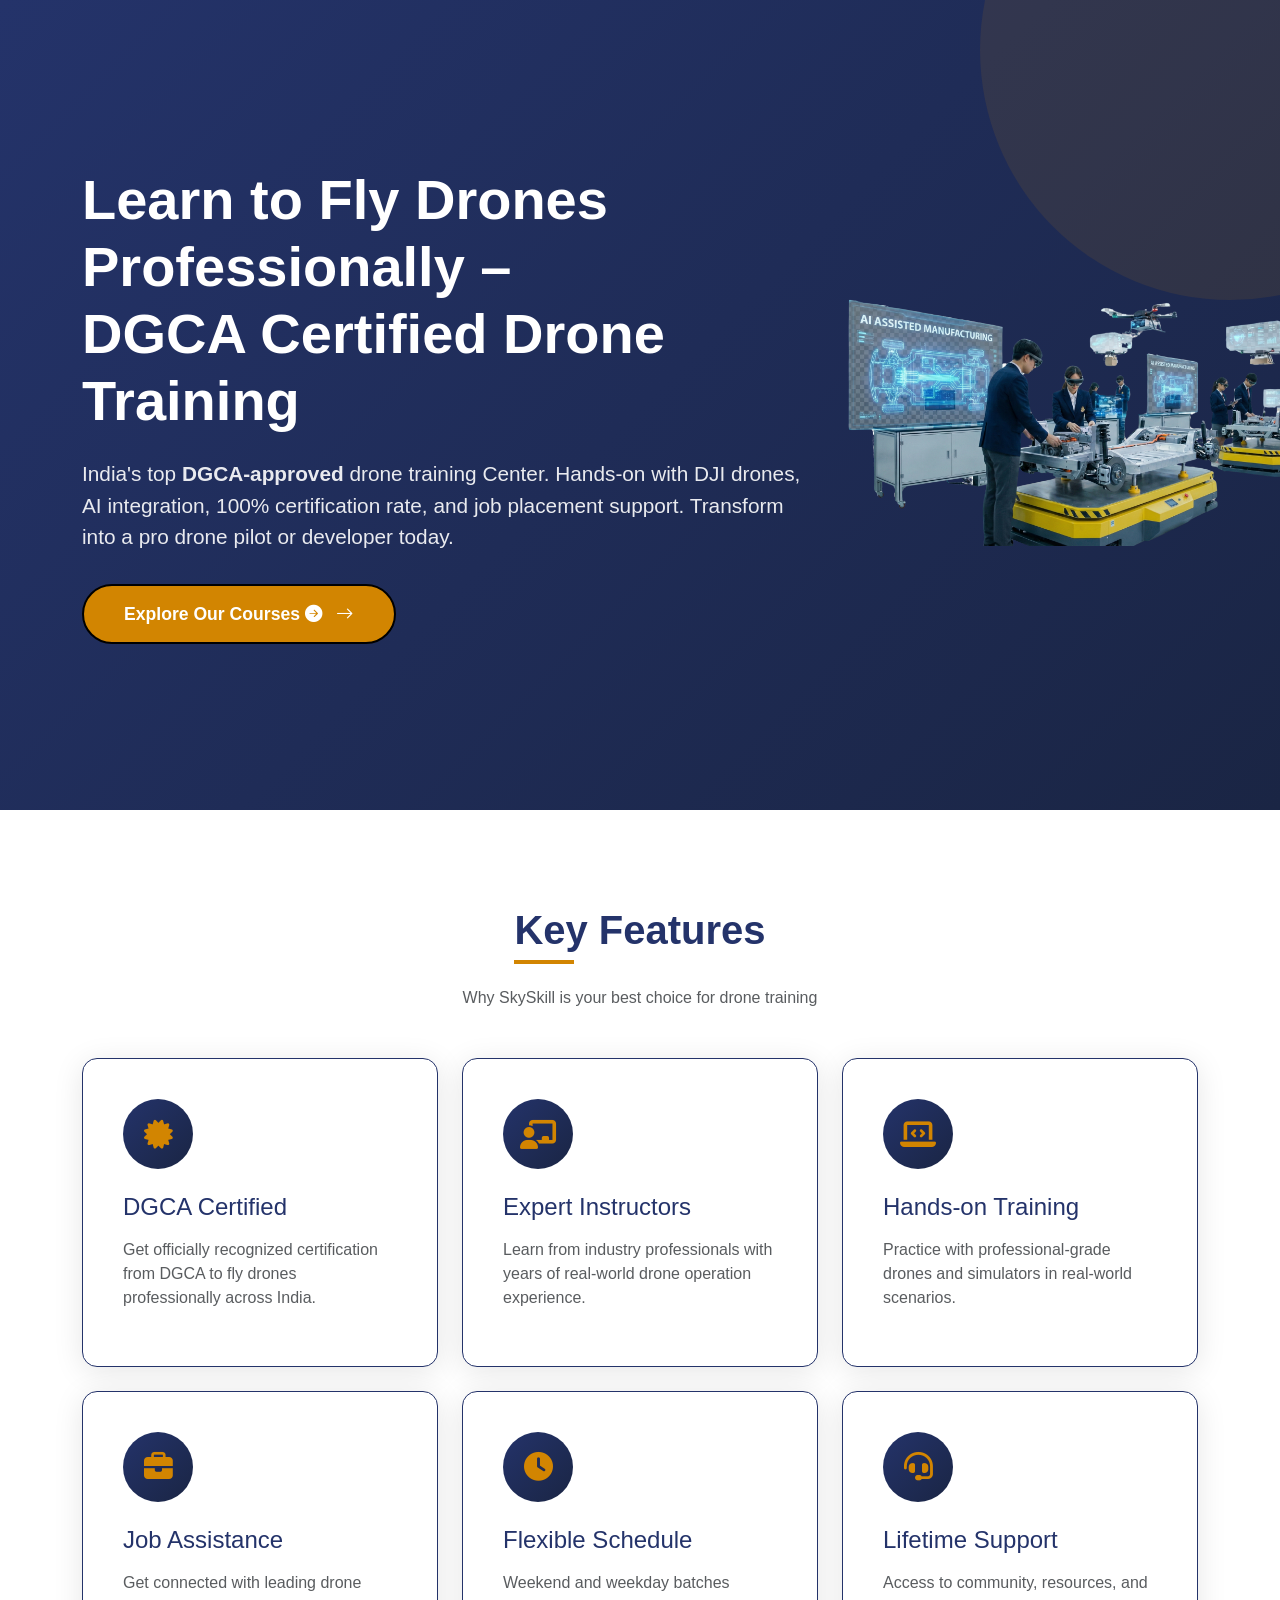
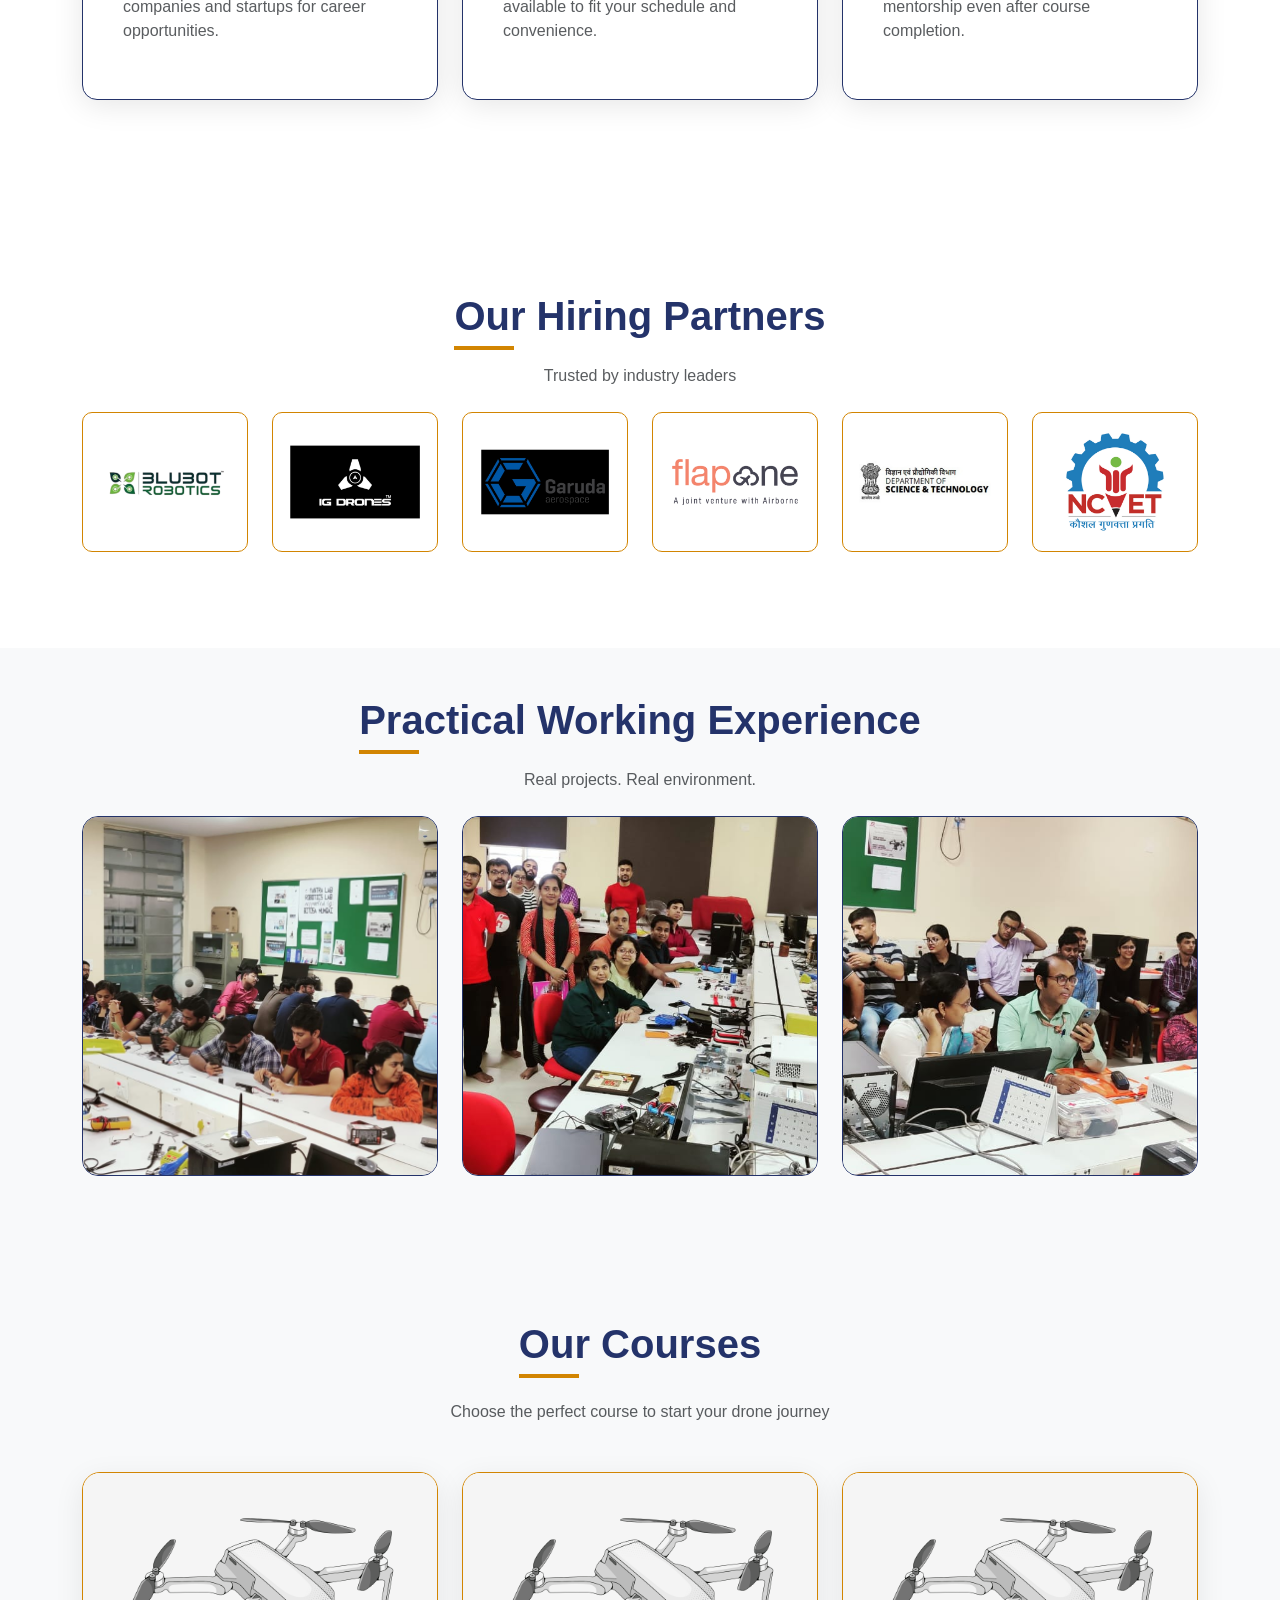
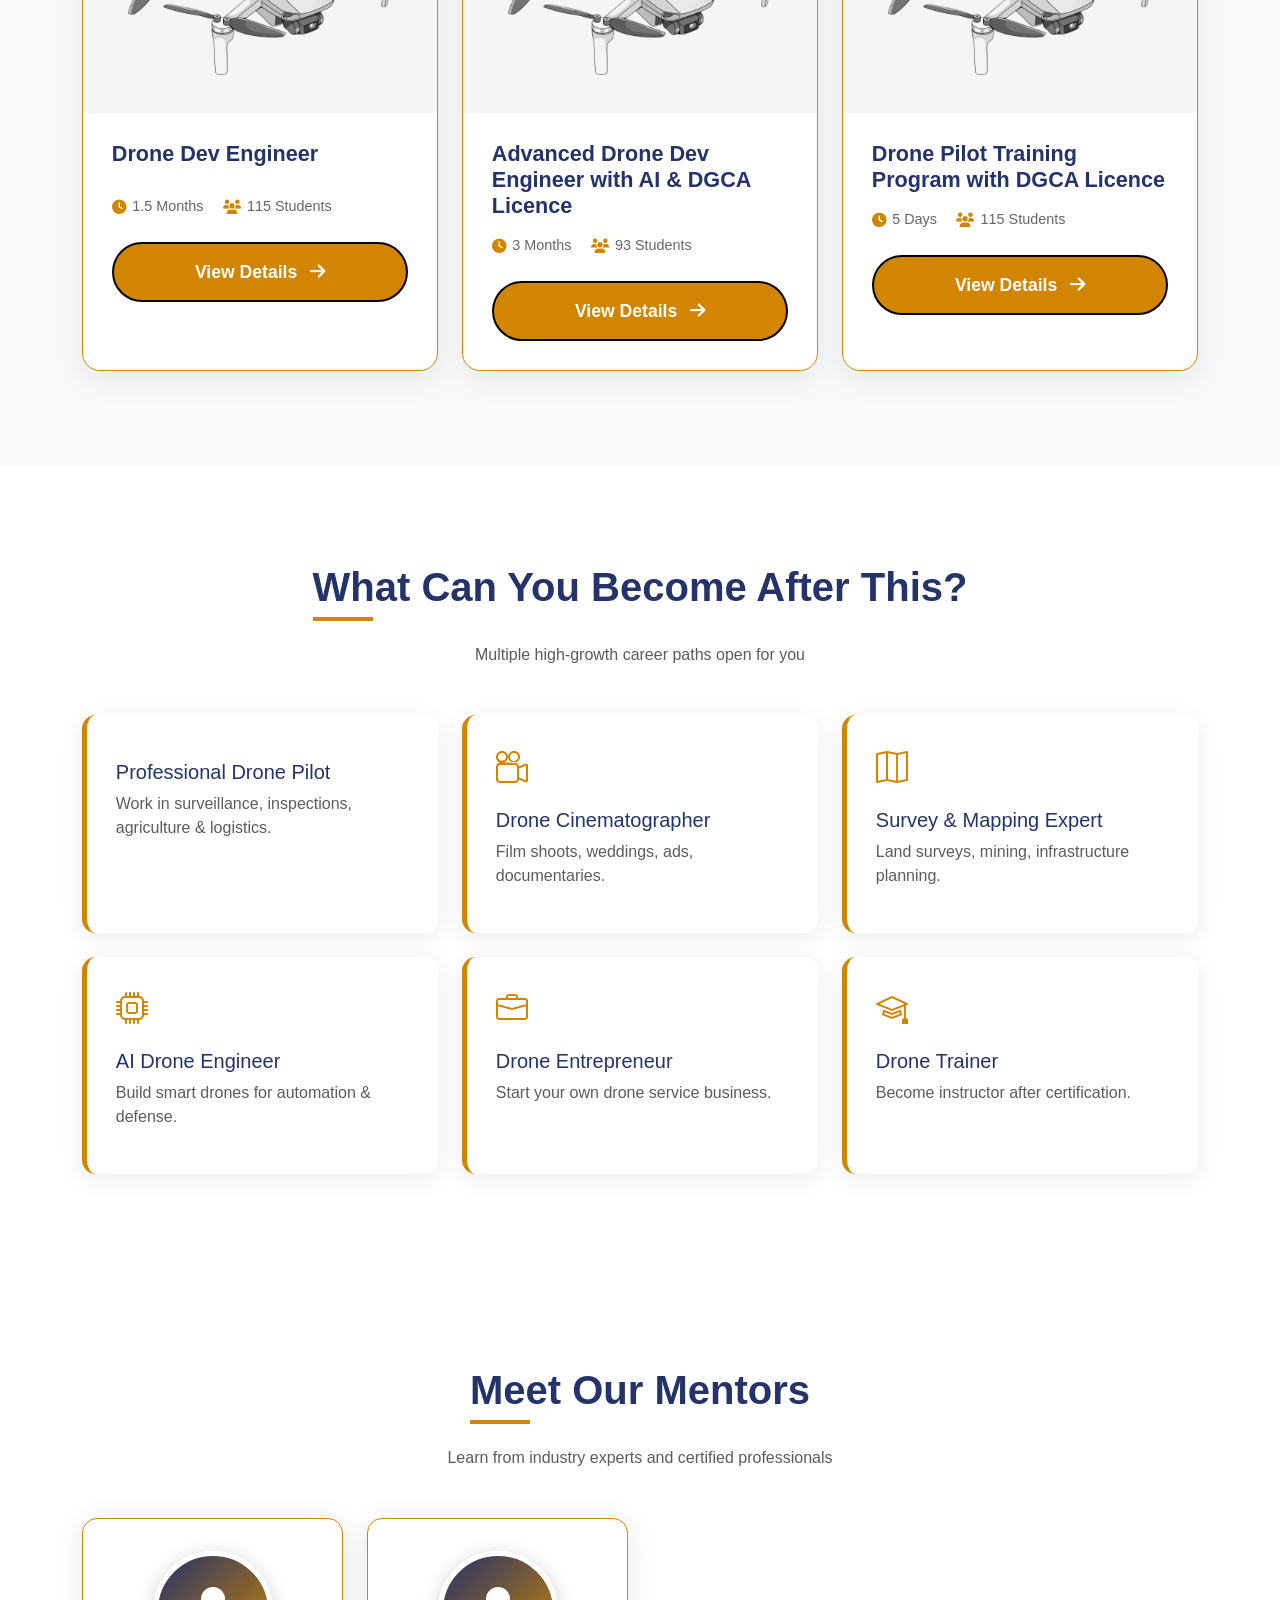
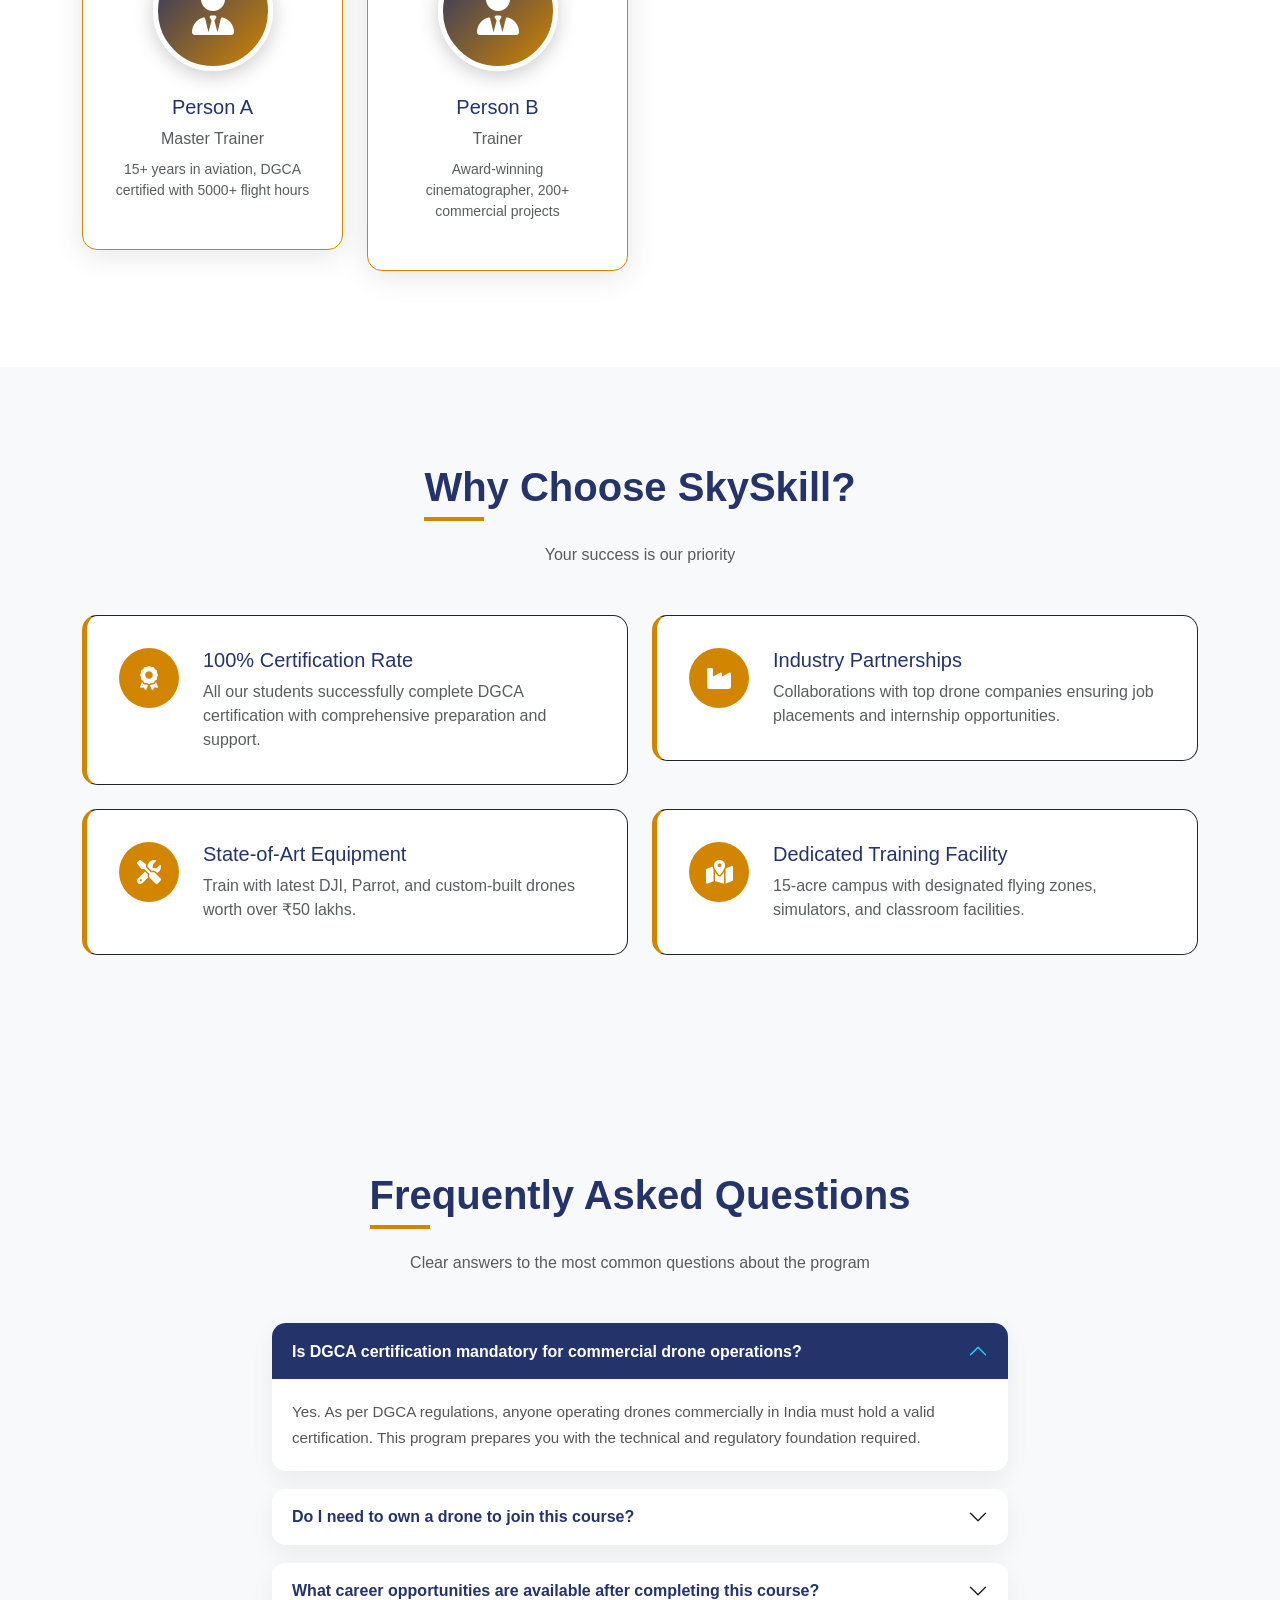
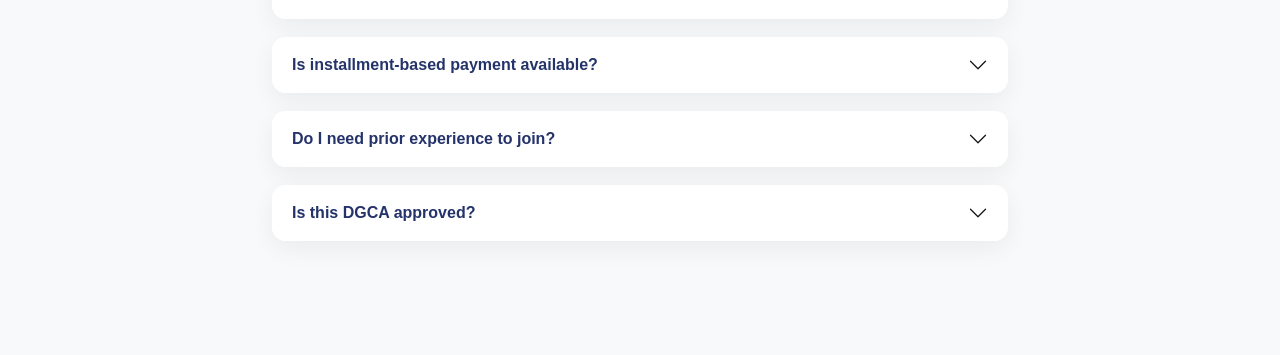
==== commit f35fb159: "change in enroll section" ====
--- a/index.html
+++ b/index.html
@@ -8,6 +8,7 @@
       href="https://cdn.jsdelivr.net/npm/bootstrap@5.3.0/dist/css/bootstrap.min.css"
       rel="stylesheet"
     />
+<link rel="stylesheet" href="https://cdn.jsdelivr.net/npm/bootstrap-icons@1.13.1/font/bootstrap-icons.min.css">
     <link
       rel="stylesheet"
       href="https://cdnjs.cloudflare.com/ajax/libs/font-awesome/6.4.0/css/all.min.css"
@@ -402,41 +403,149 @@
           font-size: 1.8rem;
         }
       }
+
+    
+
+/* ===== Career Path ===== */
+.career-card{
+  background:#fff;
+  border-left:5px solid var(--secondary);
+  padding:1.8rem;
+  border-radius:14px;
+  box-shadow:0 5px 25px rgba(0,0,0,.08);
+  transition:.3s;
+  height:100%;
+}
+.career-card:hover{
+  transform:translateY(-8px);
+}
+.career-icon{
+  font-size:2rem;
+  color:var(--secondary);
+}
+
+/* slider */
+
+/* ===== Image Carousel Styling ===== */
+
+.image-carousel img{
+  width:100%;
+  height:140px;
+  object-fit:contain;
+  transition:.3s;
+  border: 1px solid var(--secondary);
+  border-radius: 10px;
+}
+
+/* practical images bigger */
+.practical-img{
+  width:100%;
+  height:360px;
+  object-fit:cover;
+  border:1px solid var(--primary);
+  border-radius:16px;
+  transition:0.3s;
+}
+
+/* mobile */
+@media(max-width:768px){
+  .practical-img{
+    height:200px;
+  }
+}
+
+
+/* mobile adjustments */
+@media(max-width:768px){
+  .image-carousel img{height:80px;}
+  /* .practical-carousel img{height:200px;} */
+}
+
+      /* ================= faq ================= */
+
+      .custom-accordion .accordion-item {
+        border: none;
+        border-radius: 14px;
+        margin-bottom: 18px;
+        box-shadow: 0 8px 25px rgba(0, 0, 0, 0.06);
+        overflow: hidden;
+      }
+
+      .custom-accordion .accordion-button {
+        background: #ffffff;
+        color: var(--primary);
+        font-weight: 600;
+        padding: 18px 20px;
+        box-shadow: none;
+      }
+
+      .custom-accordion .accordion-button:not(.collapsed) {
+        background: var(--primary);
+        color: #ffffff;
+      }
+
+      .custom-accordion .accordion-button::after {
+        filter: brightness(0.6);
+      }
+
+      .custom-accordion .accordion-button:not(.collapsed)::after {
+        filter: brightness(5);
+      }
+
+      .custom-accordion .accordion-body {
+        font-size: 0.95rem;
+        color: #555;
+        line-height: 1.7;
+        padding: 20px;
+        background: #ffffff;
+      }
+
+      /* Icon styling */
+      .faq-icon {
+        width: 36px;
+        height: 36px;
+        background: var(--secondary);
+        color: #fff;
+        border-radius: 50%;
+        display: inline-flex;
+        align-items: center;
+        justify-content: center;
+        margin-right: 14px;
+        font-size: 0.9rem;
+      }
+
+
     </style>
   </head>
 
   
   <body>
-    <!-- Main Page -->
-    <div id="mainPage">
       <!-- Hero Section -->
       <section class="hero" id="home">
         <div class="container">
           <div class="row align-items-center g-4">
             <!-- Left Content -->
-            <div class="col-lg-6 hero-content">
+            <div class="col-lg-8 hero-content">
               <h1>
-                Master the Sky with
-                <span style="color: var(--secondary)">Professional</span> Drone
-                Training
+                Learn to Fly Drones Professionally – <br>DGCA Certified Drone Training
               </h1>
               <p>
-                Transform your career with cutting-edge drone technology and
-                expert guidance. Join India's premier drone training academy.
+                India's top <b>DGCA-approved</b> drone training Center. Hands-on with DJI drones, AI integration, 100% certification rate, and job placement support. Transform into a pro drone pilot or developer today.
               </p>
               <a class="btn btn-primary-custom" href="#courses">
-                Explore Our Courses <i class="fas fa-arrow-right ms-2"></i>
+                Explore Our Courses <i class="bi bi-arrow-right-circle-fill"></i>  <i class="bi bi-arrow-right ms-2"></i>
               </a>
             </div>
 
             <!-- Right Image -->
-            <div class="col-lg-6 text-center">
+            <div class="col-lg-4 text-center">
               <div class="hero-image-wrapper">
                 <!-- Replace src with your drone image URL -->
                 <img
                   src="/droneimg.png"
                   alt="Drone Training"
                   class="hero-image"
+                  loading="lazy" 
                   width="500"
                 />
               </div>
@@ -543,6 +652,128 @@
         </div>
       </section>
 
+
+<!-- Hiring Partners Carousel -->
+<section class="py-5" id="partners">
+  <div class="container my-5">
+    <div class="text-center mb-4">
+      <h2 class="section-title">Our Hiring Partners</h2>
+      <p class="text-muted mt-2">Trusted by industry leaders</p>
+    </div>
+
+    <div id="partnersCarousel" 
+         class="carousel slide image-carousel" 
+         data-bs-ride="carousel" 
+         data-bs-interval="2000">
+
+      <div class="carousel-inner">
+
+        <!-- slide 1 -->
+        <div class="carousel-item active">
+          <div class="row text-center g-4">
+            <div class="col-4 col-md-2"><img src="/hiring/client1.png" alt=""></div>
+            <div class="col-4 col-md-2"><img src="/hiring/client2.png" alt=""></div>
+            <div class="col-4 col-md-2"><img src="/hiring/client3.png" alt=""></div>
+            <div class="col-4 col-md-2"><img src="/hiring/client4.png" alt=""></div>
+            <div class="col-4 col-md-2"><img src="/hiring/client5.png" alt=""></div>
+            <div class="col-4 col-md-2"><img src="/hiring/client6.png" alt=""></div>
+          </div>
+        </div>
+
+        <!-- slide 2 -->
+        <div class="carousel-item">
+          <div class="row text-center g-4">
+            <div class="col-4 col-md-2"><img src="/hiring/client1.png" alt=""></div>
+            <div class="col-4 col-md-2"><img src="/hiring/client2.png" alt=""></div>
+            <div class="col-4 col-md-2"><img src="/hiring/client3.png" alt=""></div>
+            <div class="col-4 col-md-2"><img src="/hiring/client4.png" alt=""></div>
+            <div class="col-4 col-md-2"><img src="/hiring/client5.png" alt=""></div>
+            <div class="col-4 col-md-2"><img src="/hiring/client6.png" alt=""></div>
+          </div>
+        </div>
+
+      </div>
+    </div>
+  </div>
+</section>
+
+<!-- Practical Working Carousel -->  
+<section class="py-5 bg-light" id="practical">
+  <div class="container">   <!-- ✅ keeps everything aligned -->
+    
+    <div class="text-center mb-4">
+      <h2 class="section-title">Practical Working Experience</h2>
+      <p class="text-muted mt-2">Real projects. Real environment.</p>
+    </div>
+
+    <!-- Carousel wrapper -->
+    <div class="row justify-content-center">
+      <div class="col-12">
+
+        <div id="practicalCarousel"
+             class="carousel slide practical-carousel"
+             data-bs-ride="carousel"
+             data-bs-interval="2500"
+             data-bs-pause="false">
+
+          <div class="carousel-inner">
+
+            <!-- Slide 1 -->
+            <div class="carousel-item active">
+              <div class="row g-4">
+                <div class="col-12 col-md-4">
+                  <img src="/practical/1.jpeg" class="practical-img" alt="">
+                </div>
+                <div class="col-12 col-md-4">
+                  <img src="/practical/2.jpeg" class="practical-img" alt="">
+                </div>
+                <div class="col-12 col-md-4">
+                  <img src="/practical/3.jpeg" class="practical-img" alt="">
+                </div>
+              </div>
+            </div>
+
+            <!-- Slide 2 -->
+            <div class="carousel-item">
+              <div class="row g-4">
+                <div class="col-12 col-md-4">
+                  <img src="/practical/4.jpeg" class="practical-img" alt="">
+                </div>
+                <div class="col-12 col-md-4">
+                  <img src="/practical/7.jpeg" class="practical-img" alt="">
+                </div>
+                <div class="col-12 col-md-4">
+                  <img src="/practical/6.jpeg" class="practical-img" alt="">
+                </div>
+              </div>
+            </div>
+
+                 <!-- Slide 3 -->
+            <div class="carousel-item">
+              <div class="row g-4">
+                <div class="col-12 col-md-4">
+                  <img src="/practical/7.jpeg" class="practical-img" alt="">
+                </div>
+                <div class="col-12 col-md-4">
+                  <img src="/practical/12.jpeg" class="practical-img" alt="">
+                </div>
+                <div class="col-12 col-md-4">
+                  <img src="/practical/13.jpeg" class="practical-img" alt="">
+                </div>
+              </div>
+            </div>
+
+          </div>
+
+        </div>
+
+      </div>
+    </div>
+
+  </div>
+</section>
+
+
       <!-- Courses -->
       <section class="py-5 bg-light" id="courses">
         <div class="container my-5">
@@ -555,30 +786,27 @@
 
           <div class="row g-4">
             <!-- Course 1 -->
-            <div class="col-lg-6">
+            <div class="col-lg-4">
               <div class="course-card">
                 <!-- Image -->
                 <div class="course-img">
                   <img src="/dronecard.png" alt="Drone Dev Engineer Course" />
                 </div>
 
-                <div class="course-body">
+                <div class="course-body d-flex flex-column h-100">
                   <h3 class="course-title">Drone Dev Engineer</h3>
-                  <p class="text-muted">
+                  <!-- <p class="text-muted">
                     Master the fundamentals of drone operation, safety
                     protocols, and DGCA regulations for micro and small category
                     drones.
-                  </p>
+                  </p> -->
 
                   <div class="course-meta">
                     <div class="meta-item">
                       <i class="fas fa-clock"></i>
                       <span>1.5 Months</span>
                     </div>
-                    <div class="meta-item">
-                      <i class="fas fa-signal"></i>
-                      <span>Beginner</span>
-                    </div>
+
                     <div class="meta-item">
                       <i class="fas fa-users"></i>
                       <span>115 Students</span>
@@ -588,8 +816,7 @@
                   <div
                     class="d-flex justify-content-between align-items-center mt-4"
                   >
-                    <h4 class="price">₹9,999</h4>
-                    <a class="btn btn-primary-custom" href="/drone-course.html">
+                    <a class="btn btn-primary-custom  w-100" href="/drone-course.html">
                       View Details <i class="fas fa-arrow-right ms-2"></i>
                     </a>
                   </div>
@@ -598,7 +825,7 @@
             </div>
 
             <!-- Course 2 -->
-            <div class="col-lg-6">
+            <div class="col-lg-4">
               <div class="course-card">
                 <!-- Image -->
                 <div class="course-img">
@@ -609,20 +836,17 @@
                   <h3 class="course-title">
                     Advanced Drone Dev Engineer with AI & DGCA Licence
                   </h3>
-                  <p class="text-muted">
+                  <!-- <p class="text-muted">
                     Advanced techniques including AI-powered drone systems,
                     surveying, mapping, and commercial applications.
-                  </p>
+                  </p> -->
 
                   <div class="course-meta">
                     <div class="meta-item">
                       <i class="fas fa-clock"></i>
                       <span>3 Months</span>
                     </div>
-                    <div class="meta-item">
-                      <i class="fas fa-signal"></i>
-                      <span>Advanced</span>
-                    </div>
+
                     <div class="meta-item">
                       <i class="fas fa-users"></i>
                       <span>93 Students</span>
@@ -632,17 +856,120 @@
                   <div
                     class="d-flex justify-content-between align-items-center mt-4"
                   >
-                    <h4 class="price">₹41,999</h4>
-                    <a class="btn btn-primary-custom" href="/dronecourse2.html">
+                
+                    <a class="btn btn-primary-custom w-100" href="/dronecourse2.html">
                       View Details <i class="fas fa-arrow-right ms-2"></i>
                     </a>
                   </div>
                 </div>
               </div>
             </div>
+
+                <!-- Course 3 -->
+            <div class="col-lg-4">
+              <div class="course-card">
+                <!-- Image -->
+                <div class="course-img">
+                  <img src="/dronecard.png" alt="Drone Dev Engineer Course" />
+                </div>
+
+                <div class="course-body">
+                  <h3 class="course-title">Drone Pilot Training Program with DGCA Licence</h3>
+                  <!-- <p class="text-muted">
+                    Get DGCA-certified drone pilot training with hands-on flying experience,
+                    safety protocols, and commercial operations skills for real-world careers.
+                  </p> -->
+
+                  <div class="course-meta">
+                    <div class="meta-item">
+                      <i class="fas fa-clock"></i>
+                      <span>5 Days</span>
+                    </div>
+
+                    <div class="meta-item">
+                      <i class="fas fa-users"></i>
+                      <span>115 Students</span>
+                    </div>
+                  </div>
+
+                  <div
+                    class="d-flex justify-content-between align-items-center mt-4"
+                  >
+                   
+                    <a class="btn btn-primary-custom w-100" href="/drone-course.html">
+                      View Details <i class="fas fa-arrow-right ms-2"></i>
+                    </a>
+                  </div>
+                </div>
+              </div>
+            </div>
+
+
           </div>
         </div>
       </section>
+
+     <!-- Career Paths -->
+<section class="py-5" id="career">
+  <div class="container my-5">
+    <div class="text-center mb-5">
+      <h2 class="section-title">What Can You Become After This?</h2>
+      <p class="text-muted mt-3">Multiple high-growth career paths open for you</p>
+    </div>
+
+    <div class="row g-4">
+
+      <div class="col-md-4">
+        <div class="career-card">
+          <i class="bi bi-drone career-icon"></i>
+          <h5 class="mt-3" style="color:var(--primary)">Professional Drone Pilot</h5>
+          <p class="text-muted">Work in surveillance, inspections, agriculture & logistics.</p>
+        </div>
+      </div>
+
+      <div class="col-md-4">
+        <div class="career-card">
+          <i class="bi bi-camera-reels career-icon"></i>
+          <h5 class="mt-3" style="color:var(--primary)">Drone Cinematographer</h5>
+          <p class="text-muted">Film shoots, weddings, ads, documentaries.</p>
+        </div>
+      </div>
+
+      <div class="col-md-4">
+        <div class="career-card">
+          <i class="bi bi-map career-icon"></i>
+          <h5 class="mt-3" style="color:var(--primary)">Survey & Mapping Expert</h5>
+          <p class="text-muted">Land surveys, mining, infrastructure planning.</p>
+        </div>
+      </div>
+
+      <div class="col-md-4">
+        <div class="career-card">
+          <i class="bi bi-cpu career-icon"></i>
+          <h5 class="mt-3" style="color:var(--primary)">AI Drone Engineer</h5>
+          <p class="text-muted">Build smart drones for automation & defense.</p>
+        </div>
+      </div>
+
+      <div class="col-md-4">
+        <div class="career-card">
+          <i class="bi bi-briefcase career-icon"></i>
+          <h5 class="mt-3" style="color:var(--primary)">Drone Entrepreneur</h5>
+          <p class="text-muted">Start your own drone service business.</p>
+        </div>
+      </div>
+
+      <div class="col-md-4">
+        <div class="career-card">
+          <i class="bi bi-mortarboard career-icon"></i>
+          <h5 class="mt-3" style="color:var(--primary)">Drone Trainer</h5>
+          <p class="text-muted">Become instructor after certification.</p>
+        </div>
+      </div>
+
+    </div>
+  </div>
+</section>
 
       <!-- Mentors -->
       <section class="py-5" id="mentors">
@@ -771,6 +1098,200 @@
           </div>
         </div>
       </section>
-    </div>
+
+
+    <!-- FAQ Section -->
+      <section class="py-5 bg-light" id="faq">
+        <div class="container my-5">
+          <div class="text-center mb-5">
+            <h2 class="section-title">Frequently Asked Questions</h2>
+            <p class="text-muted mt-3">
+              Clear answers to the most common questions about the program
+            </p>
+          </div>
+
+          <div class="row">
+            <div class="col-lg-8 mx-auto">
+              <div class="accordion custom-accordion" id="faqAccordion">
+                <!-- FAQ 1 -->
+                <div class="accordion-item">
+                  <h2 class="accordion-header">
+                    <button
+                      class="accordion-button"
+                      type="button"
+                      data-bs-toggle="collapse"
+                      data-bs-target="#faq1"
+                    >
+                      <!-- <span class="faq-icon">
+                        <i class="fas fa-question-circle"></i>
+                      </span> -->
+                      Is DGCA certification mandatory for commercial drone
+                      operations?
+                    </button>
+                  </h2>
+                  <div
+                    id="faq1"
+                    class="accordion-collapse collapse show"
+                    data-bs-parent="#faqAccordion"
+                  >
+                    <div class="accordion-body">
+                      Yes. As per DGCA regulations, anyone operating drones
+                      commercially in India must hold a valid certification.
+                      This program prepares you with the technical and
+                      regulatory foundation required.
+                    </div>
+                  </div>
+                </div>
+
+                <!-- FAQ 2 -->
+                <div class="accordion-item">
+                  <h2 class="accordion-header">
+                    <button
+                      class="accordion-button collapsed"
+                      type="button"
+                      data-bs-toggle="collapse"
+                      data-bs-target="#faq2"
+                    >
+                      <!-- <span class="faq-icon">
+                        <i class="fas fa-circle-check"></i>
+                      </span> -->
+                      Do I need to own a drone to join this course?
+                    </button>
+                  </h2>
+                  <div
+                    id="faq2"
+                    class="accordion-collapse collapse"
+                    data-bs-parent="#faqAccordion"
+                  >
+                    <div class="accordion-body">
+                      No. All required drones, components, tools, and test
+                      equipment are provided during the training. You will work
+                      on multiple drone setups under expert supervision.
+                    </div>
+                  </div>
+                </div>
+
+                <!-- FAQ 3 -->
+                <div class="accordion-item">
+                  <h2 class="accordion-header">
+                    <button
+                      class="accordion-button collapsed"
+                      type="button"
+                      data-bs-toggle="collapse"
+                      data-bs-target="#faq3"
+                    >
+                      <!-- <span class="faq-icon">
+                        <i class="fas fa-briefcase"></i>
+                      </span> -->
+                      What career opportunities are available after completing
+                      this course?
+                    </button>
+                  </h2>
+                  <div
+                    id="faq3"
+                    class="accordion-collapse collapse"
+                    data-bs-parent="#faqAccordion"
+                  >
+                    <div class="accordion-body">
+                      Graduates can explore roles in drone R&D, UAV startups,
+                      system integration, testing, field operations, and
+                      autonomous systems development.
+                    </div>
+                  </div>
+                </div>
+
+                <!-- FAQ 4 -->
+                <div class="accordion-item">
+                  <h2 class="accordion-header">
+                    <button
+                      class="accordion-button collapsed"
+                      type="button"
+                      data-bs-toggle="collapse"
+                      data-bs-target="#faq4"
+                    >
+                      <!-- <span class="faq-icon">
+                        <i class="fas fa-credit-card"></i>
+                      </span> -->
+                      Is installment-based payment available?
+                    </button>
+                  </h2>
+                  <div
+                    id="faq4"
+                    class="accordion-collapse collapse"
+                    data-bs-parent="#faqAccordion"
+                  >
+                    <div class="accordion-body">
+                      Yes. Flexible installment options are available. Please
+                      connect with the admissions team for customized payment
+                      plans.
+                    </div>
+                  </div>
+                </div>
+
+                  <!-- FAQ 5 -->
+                <div class="accordion-item">
+                  <h2 class="accordion-header">
+                    <button
+                      class="accordion-button collapsed"
+                      type="button"
+                      data-bs-toggle="collapse"
+                      data-bs-target="#faq4"
+                    >
+                      <!-- <span class="faq-icon">
+                        <i class="fas fa-credit-card"></i>
+                      </span> -->
+                       Do I need prior experience to join?
+                    </button>
+                  </h2>
+                  <div
+                    id="faq4"
+                    class="accordion-collapse collapse"
+                    data-bs-parent="#faqAccordion"
+                  >
+                    <div class="accordion-body">
+                      No experience needed. We start from absolute basics.
+                    </div>
+                  </div>
+                </div>
+
+                  <!-- FAQ 6 -->
+                <div class="accordion-item">
+                  <h2 class="accordion-header">
+                    <button
+                      class="accordion-button collapsed"
+                      type="button"
+                      data-bs-toggle="collapse"
+                      data-bs-target="#faq4"
+                    >
+                      <!-- <span class="faq-icon">
+                        <i class="fas fa-credit-card"></i>
+                      </span> -->
+                       Is this DGCA approved?
+                    </button>
+                  </h2>
+                  <div
+                    id="faq4"
+                    class="accordion-collapse collapse"
+                    data-bs-parent="#faqAccordion"
+                  >
+                    <div class="accordion-body">
+                      Yes, training follows DGCA guidelines and certification process.
+                    </div>
+                  </div>
+                </div>
+
+              </div>
+            </div>
+          </div>
+        </div>
+      </section>
+      
+
+<script src="https://cdn.jsdelivr.net/npm/bootstrap@5.3.0/dist/js/bootstrap.bundle.min.js"></script>
+
+<script src="index.js"></script>
+
+
+
   </body>
 </html>
